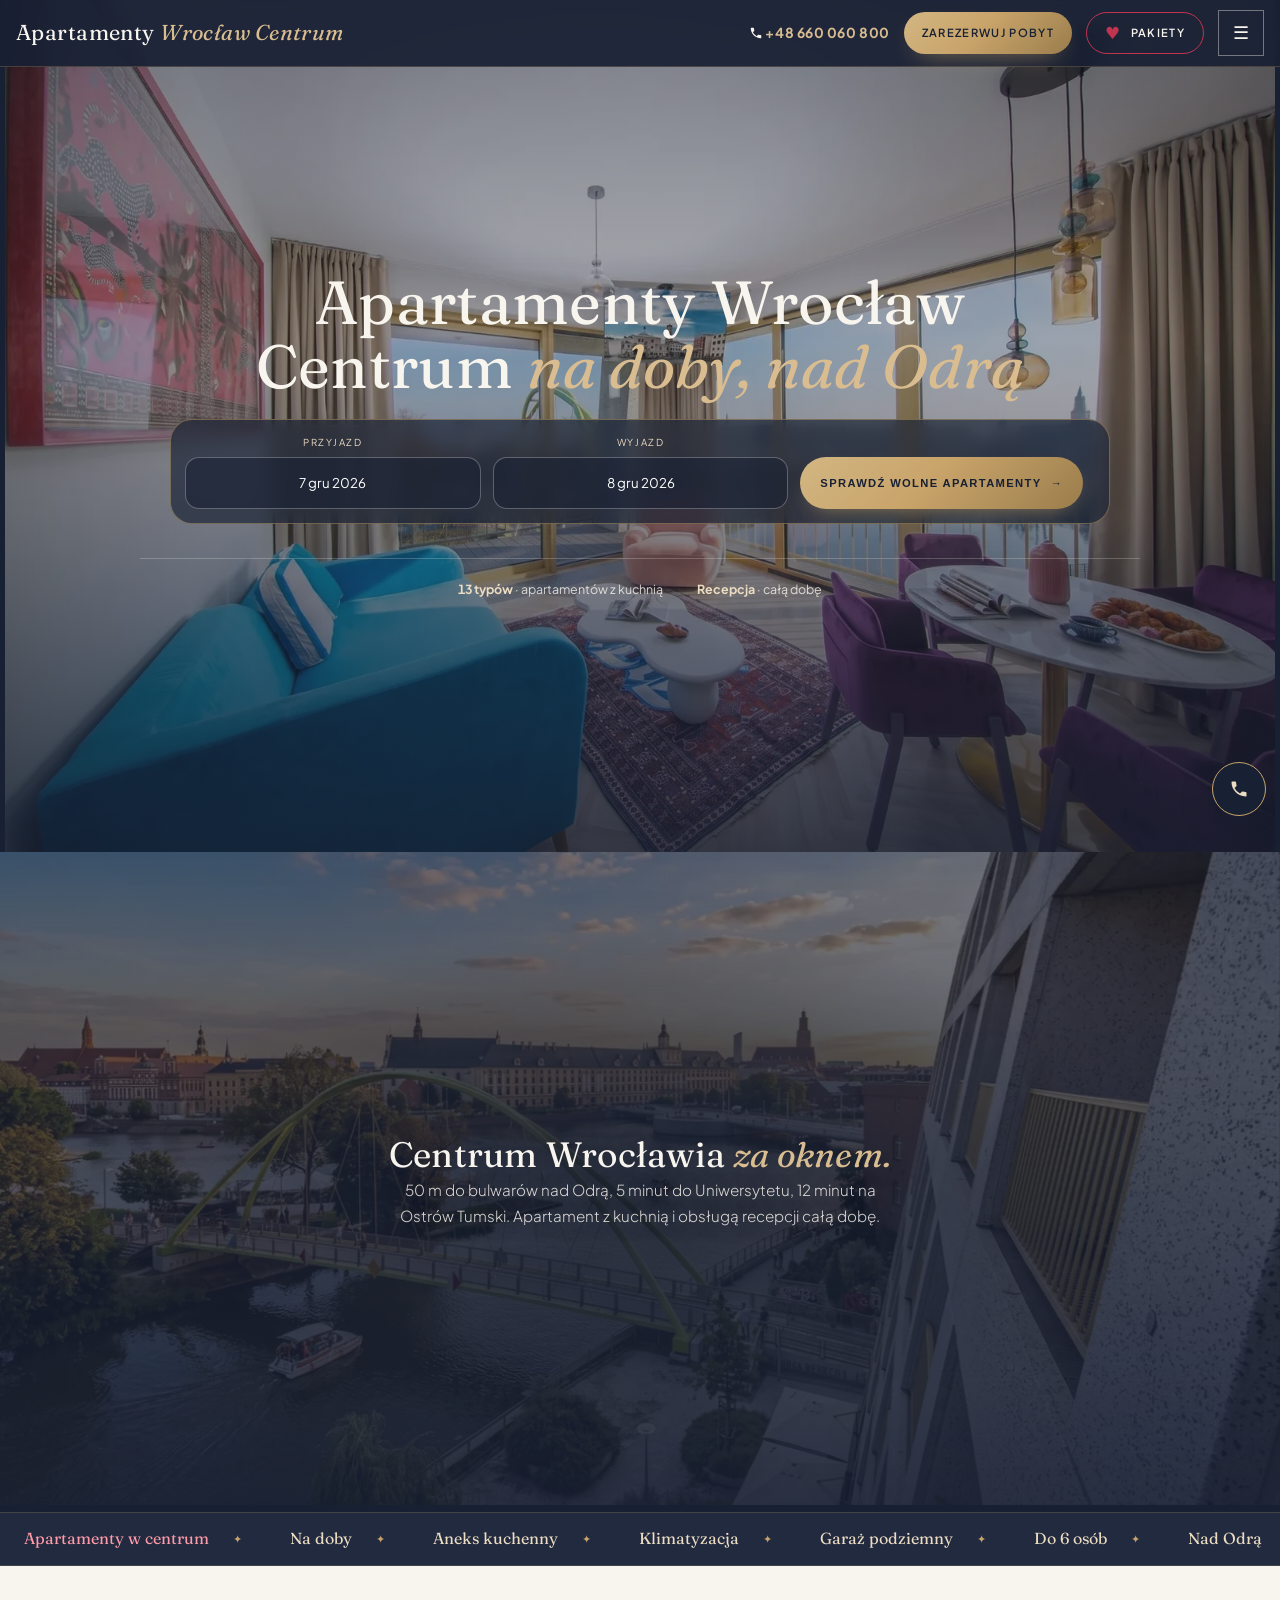
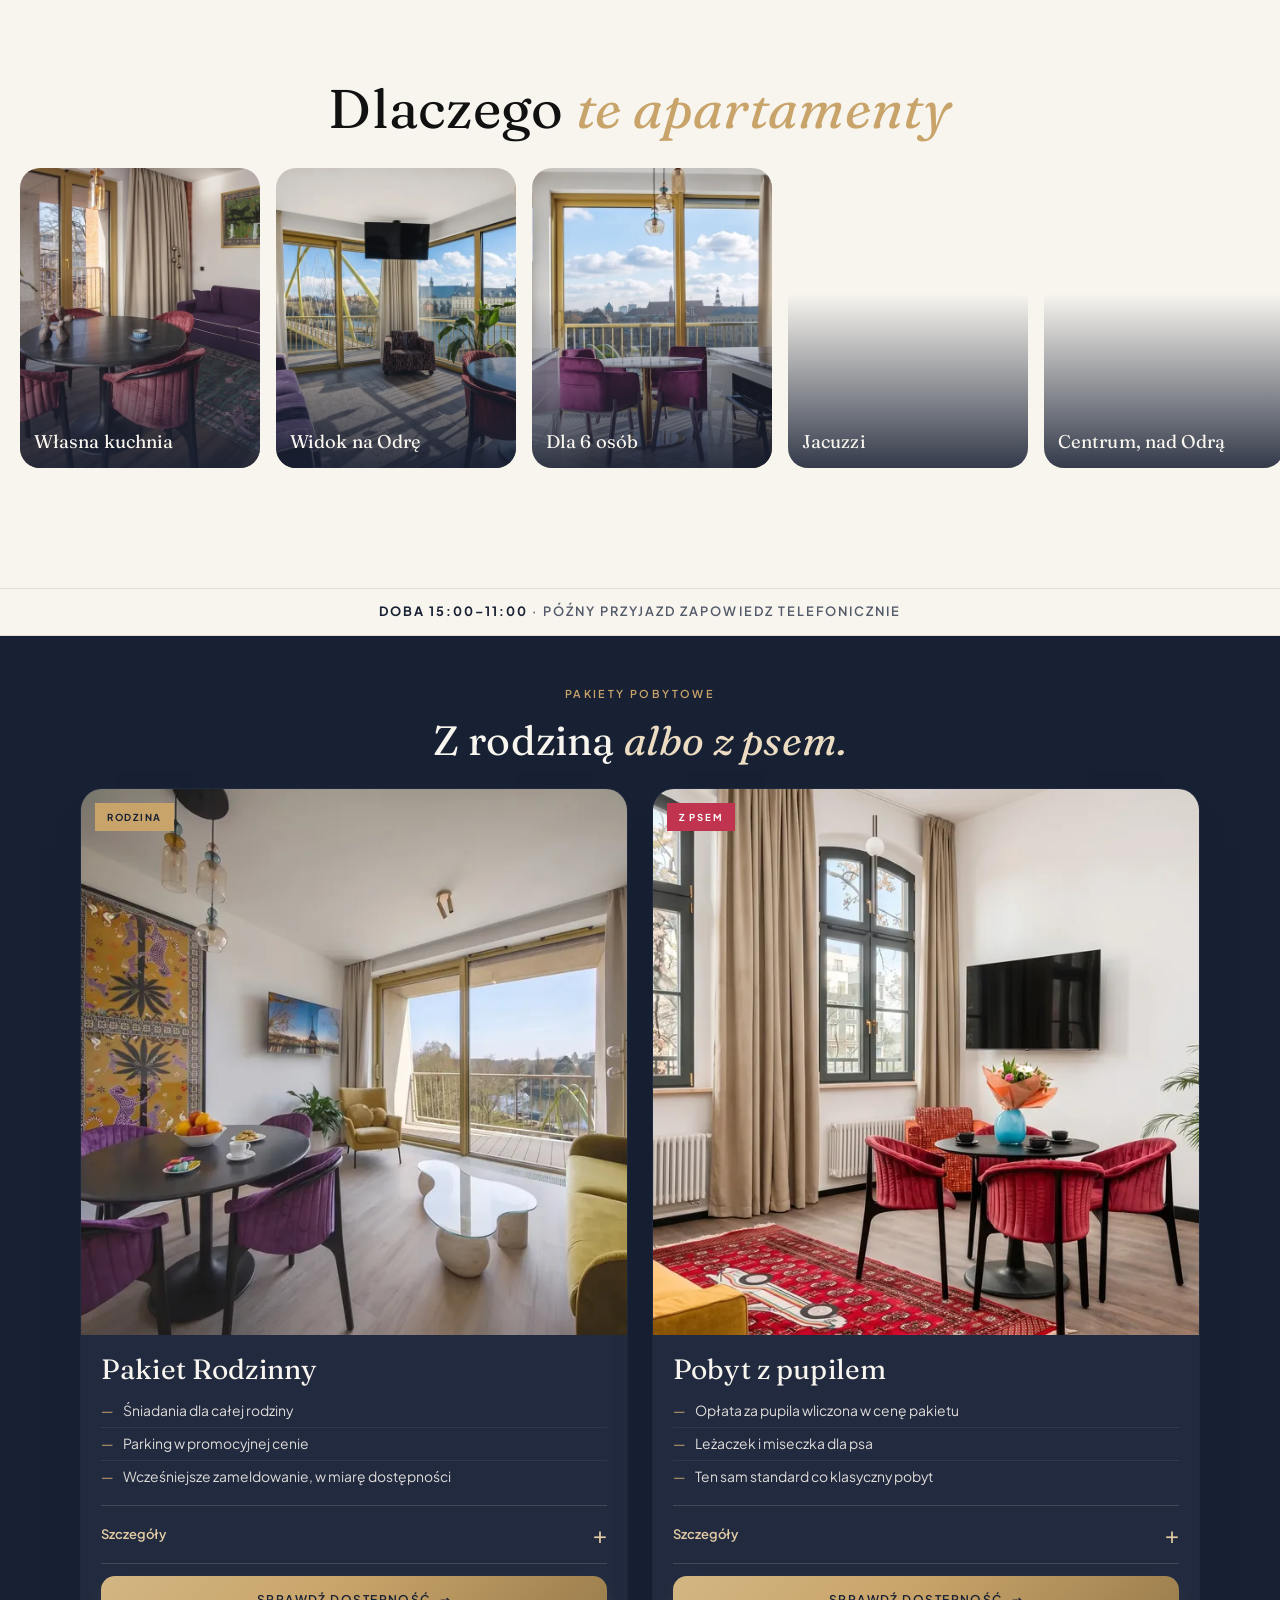
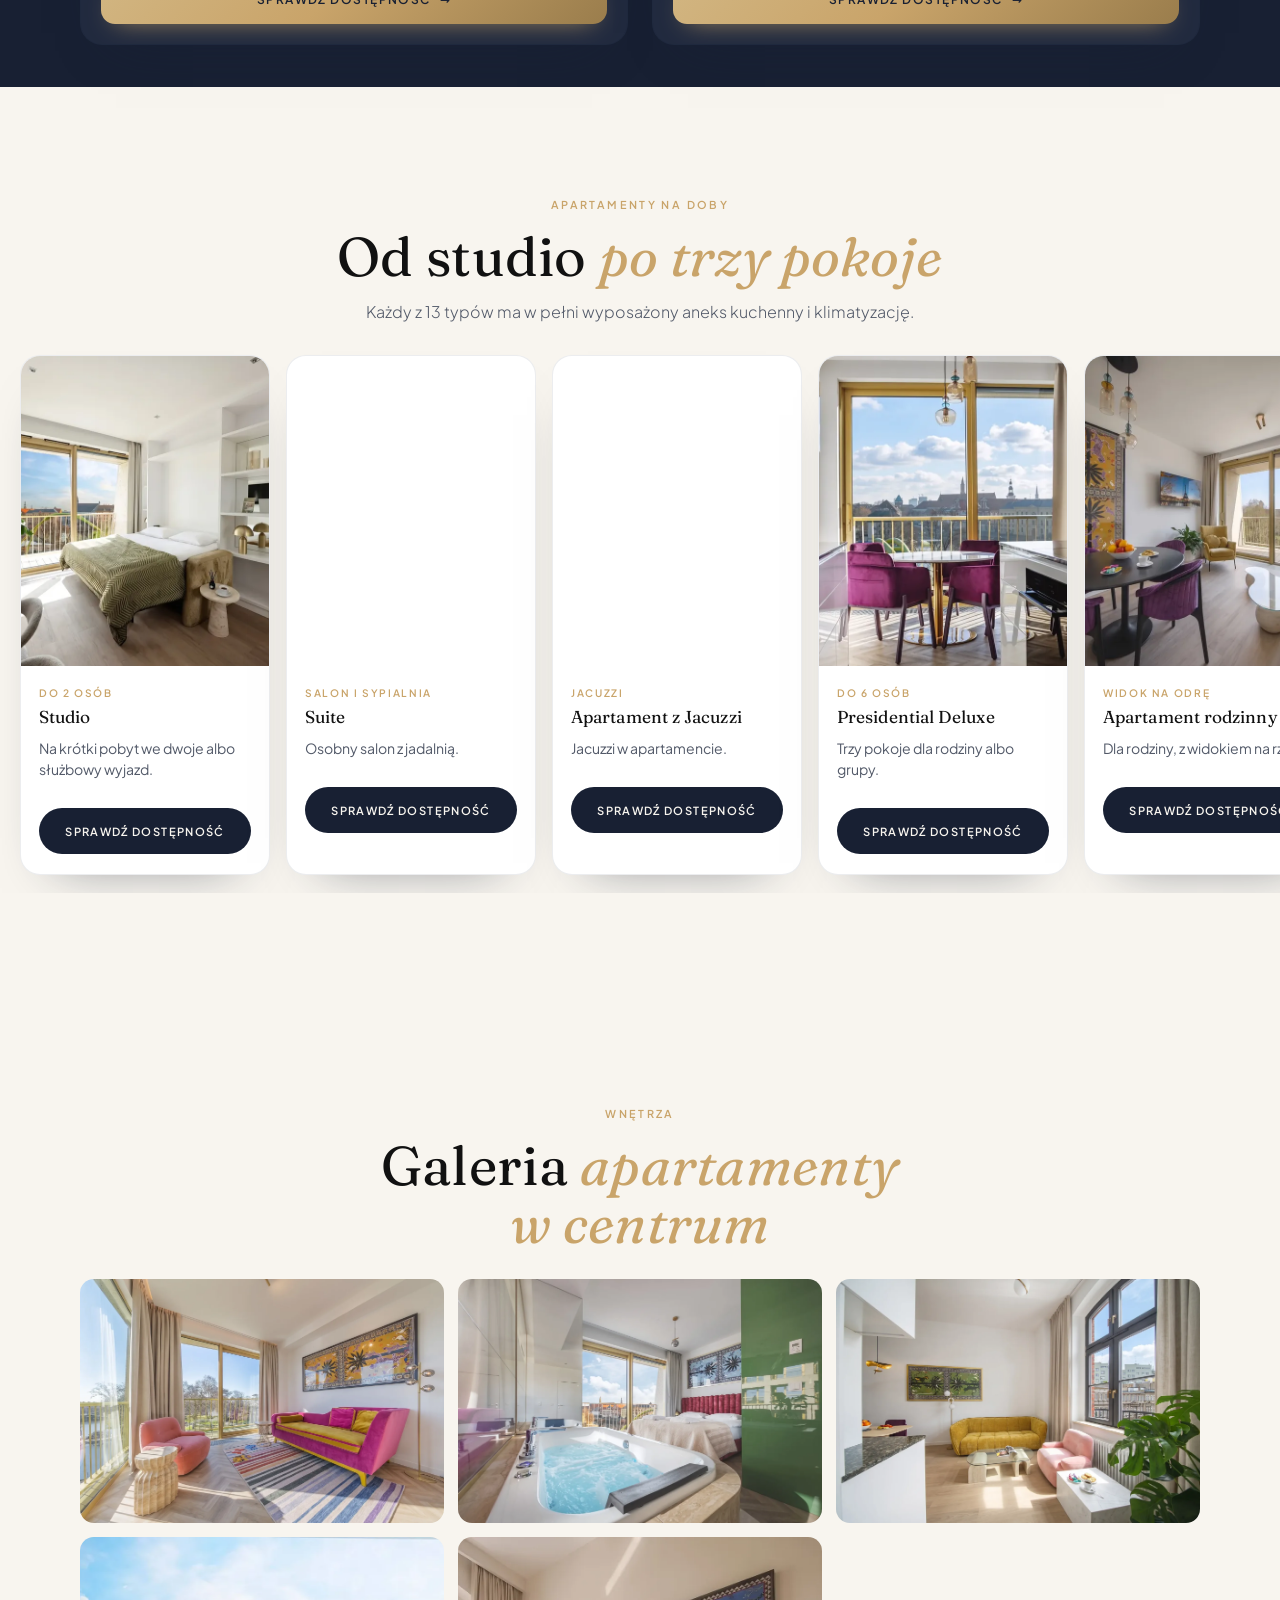
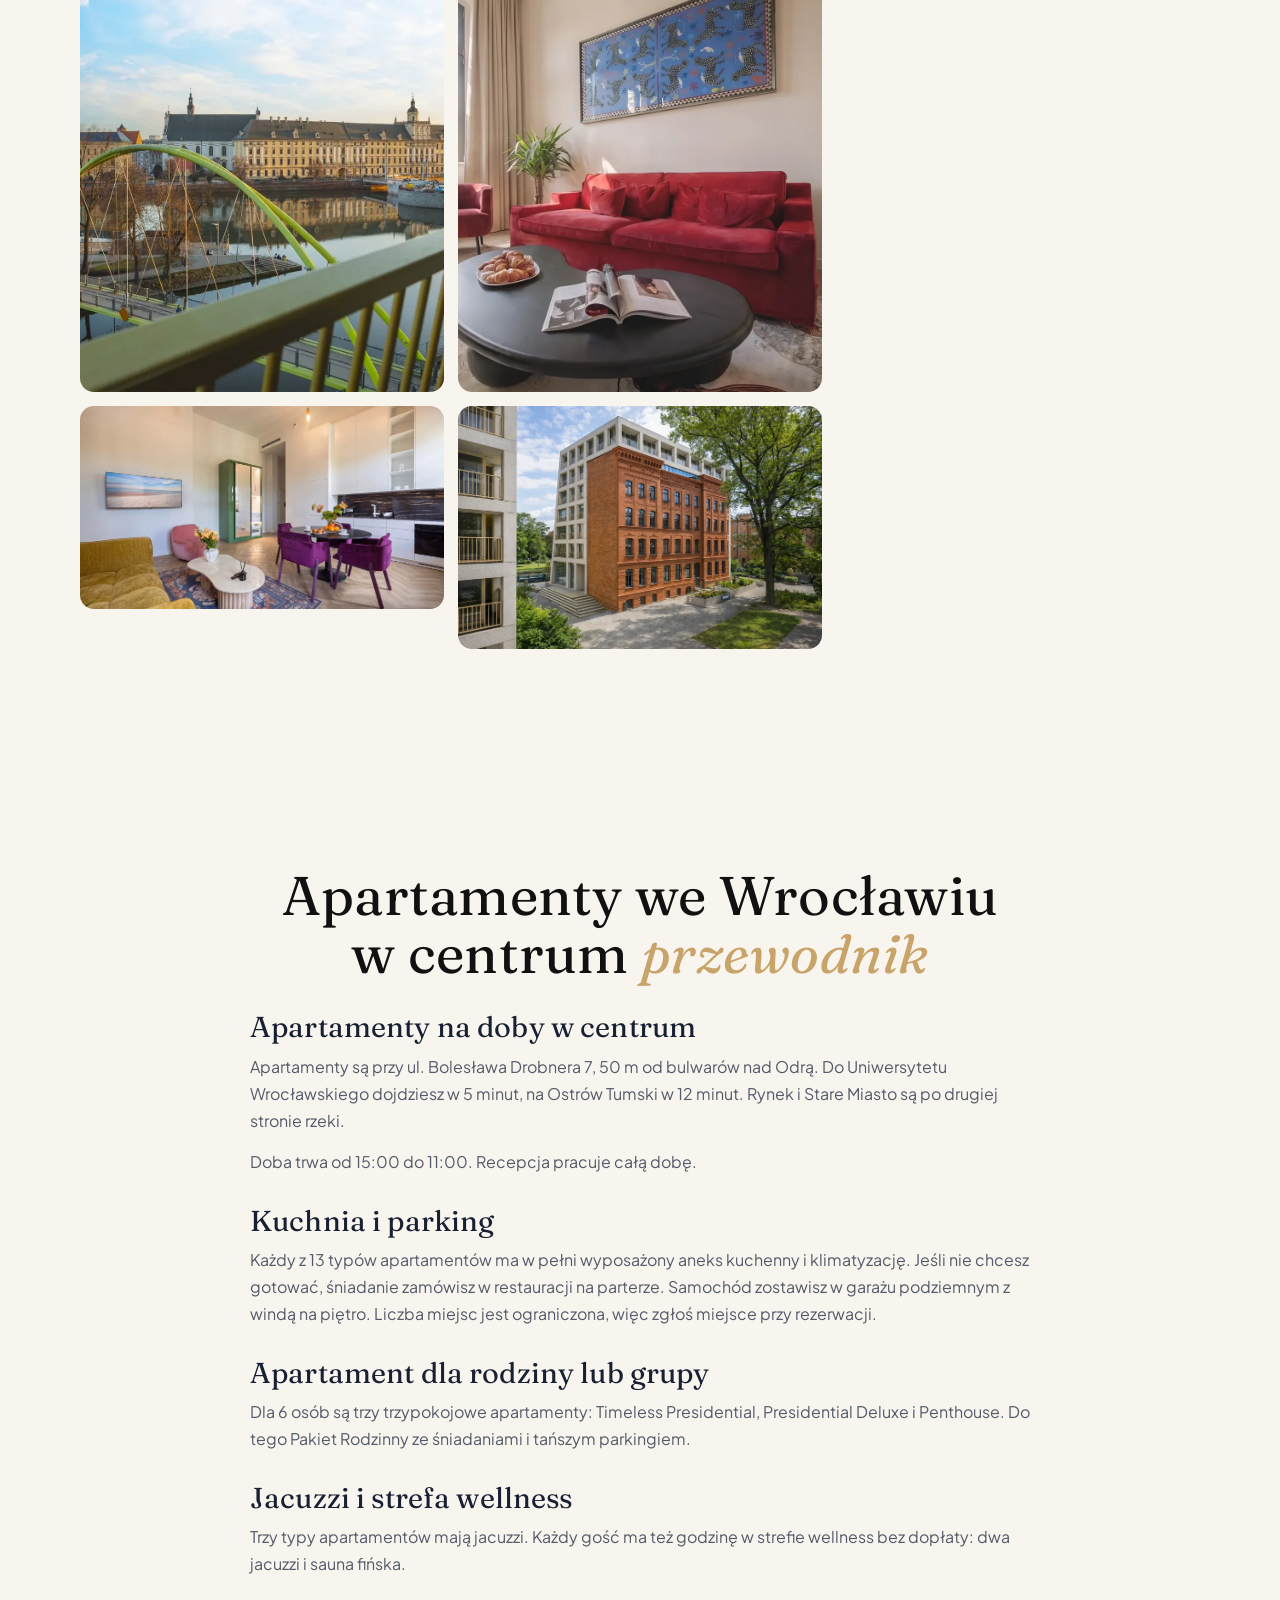
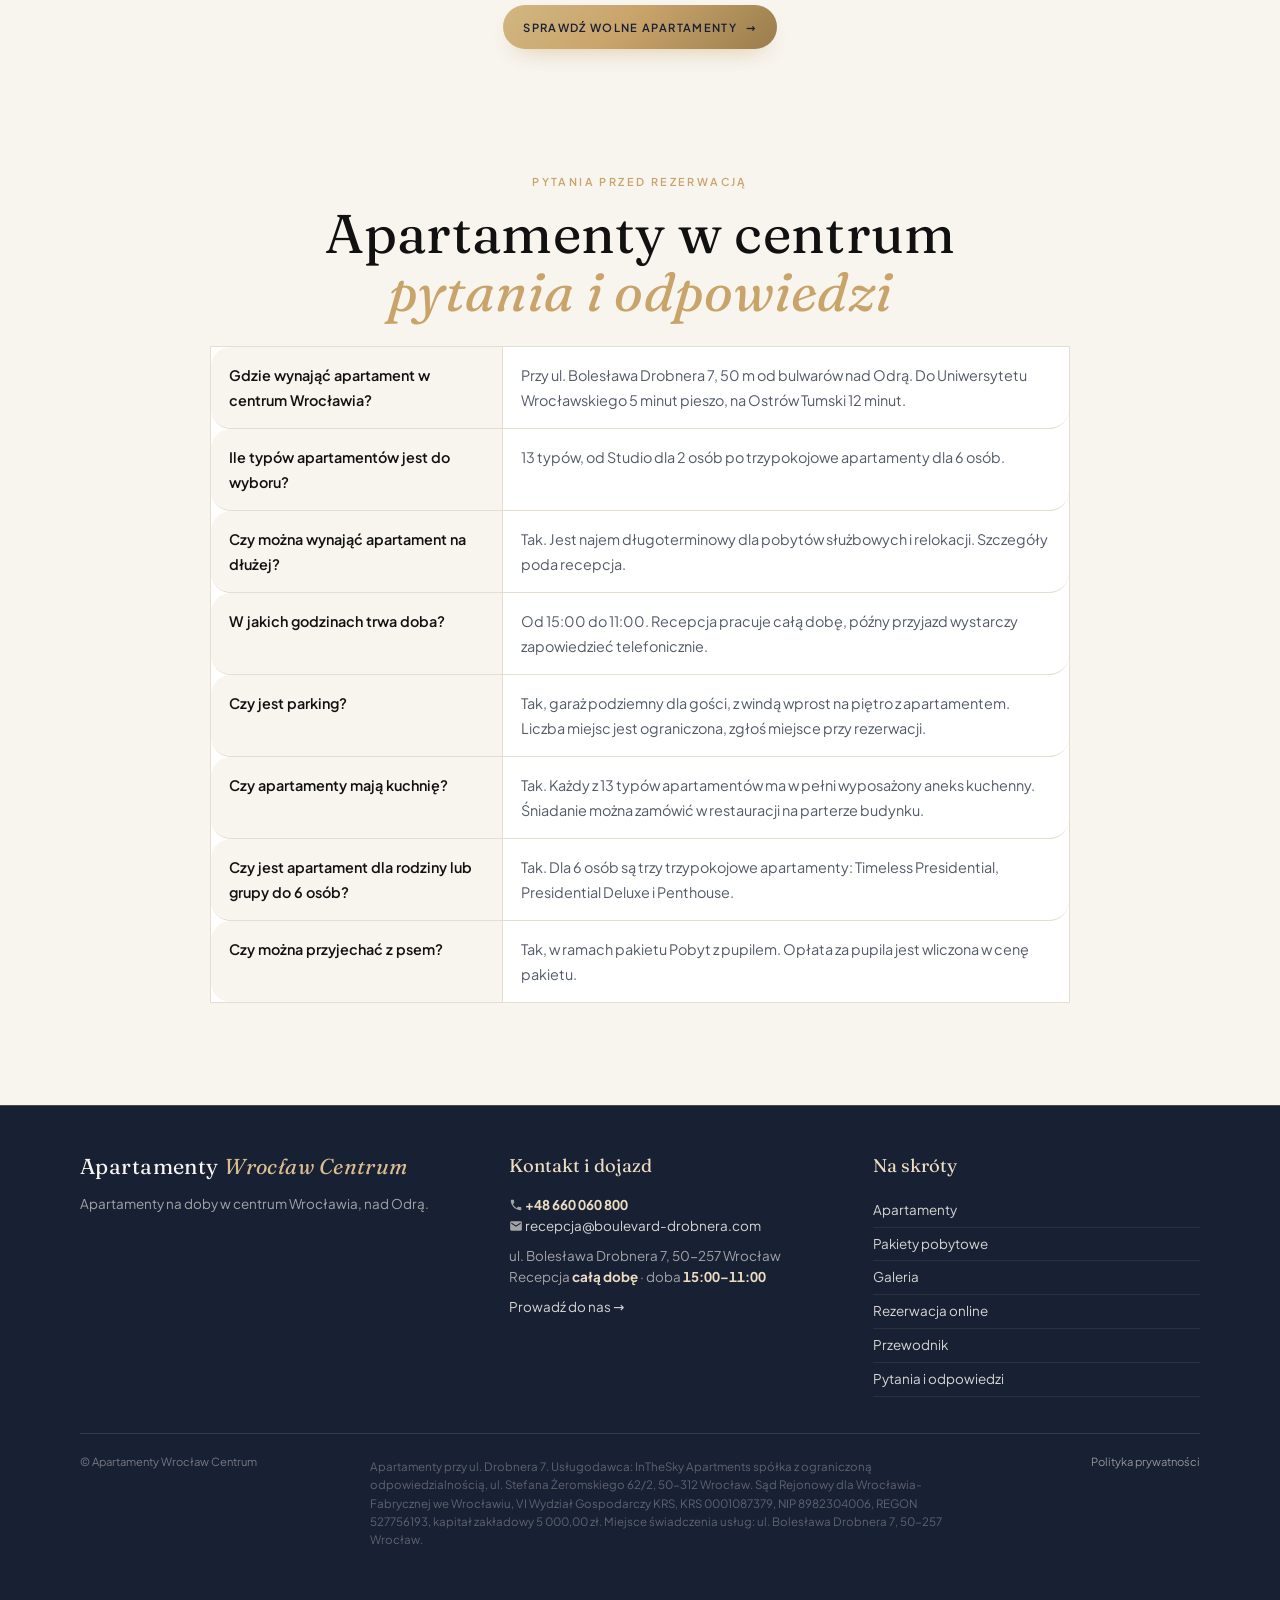
==== index.html @ d10fea98 "Strona apartamenty-wroclaw-centrum.pl" ====
<!DOCTYPE html>
<html lang="pl">
<head>
<meta charset="utf-8"/>
<meta content="width=device-width, initial-scale=1.0" name="viewport"/>
<title>Apartamenty Wrocław Centrum nad Odrą: na doby, z kuchnią i parkingiem</title>
<meta name="description" content="Apartamenty we Wrocławiu w centrum, nad Odrą: na doby, z aneksem kuchennym, klimatyzacją i garażem podziemnym. Recepcja całą dobę, apartamenty dla 6 osób, jacuzzi w trzech typach."/>
<meta name="robots" content="index, follow, max-image-preview:large"/>
<link href="https://apartamenty-wroclaw-centrum.pl/" rel="canonical"/>
<meta property="og:type" content="website"/><meta property="og:locale" content="pl_PL"/>
<meta property="og:title" content="Apartamenty Wrocław Centrum nad Odrą: na doby, z kuchnią i parkingiem"/><meta property="og:description" content="Apartamenty we Wrocławiu w centrum, nad Odrą: na doby, z aneksem kuchennym, klimatyzacją i garażem podziemnym. Recepcja całą dobę, apartamenty dla 6 osób, jacuzzi w trzech typach."/>
<meta property="og:url" content="https://apartamenty-wroclaw-centrum.pl/"/><meta property="og:image" content="https://apartamenty-wroclaw-centrum.pl/media/g-28-luxury-suite-salon-z-widokiem-na-odre-1600.webp"/>
<meta name="theme-color" content="#182033"/>
<link rel="icon" href="/favicon.svg" type="image/svg+xml"/>
<link as="font" crossorigin="" href="/fonts/fraunces-latin.woff2" rel="preload" type="font/woff2"/>
<link rel="preload" as="image" href="/media/g-28-luxury-suite-salon-z-widokiem-na-odre-1600.webp" fetchpriority="high"/>
<link href="/style.css?v=202610291330" rel="stylesheet"/>
<script type="application/ld+json">{"@context": "https://schema.org", "@graph": [{"@type": "WebSite", "url": "https://apartamenty-wroclaw-centrum.pl/", "name": "Apartamenty Wrocław Centrum", "inLanguage": "pl-PL"}, {"@type": "LodgingBusiness", "checkinTime": "15:00", "checkoutTime": "11:00", "name": "Apartamenty Wrocław Centrum nad Odrą", "description": "Apartamenty we Wrocławiu w centrum, nad Odrą: na doby, z aneksem kuchennym, klimatyzacją i garażem podziemnym. Recepcja całą dobę, apartamenty dla 6 osób, jacuzzi w trzech typach.", "url": "https://apartamenty-wroclaw-centrum.pl/", "telephone": "+48 660 060 800", "email": "recepcja@boulevard-drobnera.com", "image": "https://apartamenty-wroclaw-centrum.pl/media/g-28-luxury-suite-salon-z-widokiem-na-odre-1600.webp", "address": {"@type": "PostalAddress", "streetAddress": "ul. Bolesława Drobnera 7", "postalCode": "50-257", "addressLocality": "Wrocław", "addressCountry": "PL"}}, {"@type": "FAQPage", "mainEntity": [{"@type": "Question", "name": "Gdzie wynająć apartament w centrum Wrocławia?", "acceptedAnswer": {"@type": "Answer", "text": "Przy ul. Bolesława Drobnera 7, 50 m od bulwarów nad Odrą. Do Uniwersytetu Wrocławskiego 5 minut pieszo, na Ostrów Tumski 12 minut."}}, {"@type": "Question", "name": "Ile typów apartamentów jest do wyboru?", "acceptedAnswer": {"@type": "Answer", "text": "13 typów, od Studio dla 2 osób po trzypokojowe apartamenty dla 6 osób."}}, {"@type": "Question", "name": "Czy można wynająć apartament na dłużej?", "acceptedAnswer": {"@type": "Answer", "text": "Tak. Jest najem długoterminowy dla pobytów służbowych i relokacji. Szczegóły poda recepcja."}}, {"@type": "Question", "name": "W jakich godzinach trwa doba?", "acceptedAnswer": {"@type": "Answer", "text": "Od 15:00 do 11:00. Recepcja pracuje całą dobę, późny przyjazd wystarczy zapowiedzieć telefonicznie."}}, {"@type": "Question", "name": "Czy jest parking?", "acceptedAnswer": {"@type": "Answer", "text": "Tak, garaż podziemny dla gości, z windą wprost na piętro z apartamentem. Liczba miejsc jest ograniczona, zgłoś miejsce przy rezerwacji."}}, {"@type": "Question", "name": "Czy apartamenty mają kuchnię?", "acceptedAnswer": {"@type": "Answer", "text": "Tak. Każdy z 13 typów apartamentów ma w pełni wyposażony aneks kuchenny. Śniadanie można zamówić w restauracji na parterze budynku."}}, {"@type": "Question", "name": "Czy jest apartament dla rodziny lub grupy do 6 osób?", "acceptedAnswer": {"@type": "Answer", "text": "Tak. Dla 6 osób są trzy trzypokojowe apartamenty: Timeless Presidential, Presidential Deluxe i Penthouse."}}, {"@type": "Question", "name": "Czy można przyjechać z psem?", "acceptedAnswer": {"@type": "Answer", "text": "Tak, w ramach pakietu Pobyt z pupilem. Opłata za pupila jest wliczona w cenę pakietu."}}]}]}</script>
</head>
<body>
<header class="topbar">
<a class="wordmark" href="/">Apartamenty <em>Wrocław Centrum</em></a>
<span class="grow"></span>
<a class="top-tel" href="tel:+48660060800"><svg aria-hidden="true" class="ico" viewBox="0 0 24 24"><path d="M6.62 10.79a15.05 15.05 0 0 0 6.59 6.59l2.2-2.2a1 1 0 0 1 1.02-.24c1.12.37 2.33.57 3.57.57a1 1 0 0 1 1 1V20a1 1 0 0 1-1 1C10.85 21 3 13.15 3 4a1 1 0 0 1 1-1h3.5a1 1 0 0 1 1 1c0 1.24.2 2.45.57 3.57a1 1 0 0 1-.25 1.02l-2.2 2.2z"/></svg> <span>+48 660 060 800</span></a>
<a class="btn btn-gold" href="/rezerwacja/">Zarezerwuj pobyt</a>
<a class="btn btn-heart top-cta2" href="/" data-to="pakiety"><span class="hh">♥</span> Pakiety</a>
<button aria-label="Otwórz menu" class="burger" data-menu-open="">☰</button>
</header>
<nav aria-label="Menu główne" class="menu" id="menu">
<button aria-label="Zamknij menu" class="close" data-menu-close="">✕</button>
<span class="eyebrow">Najczęściej wybierane</span>
<ul class="best">
<li><a href="/" data-to="oferta"><span class="bic">✦</span><span class="btx"><b>Apartamenty na doby</b><small>od Studio po 3 pokoje</small></span><span class="chev">→</span></a></li><li><a href="/" data-to="pakiety"><span class="bic">♡</span><span class="btx"><b>Pakiet Rodzinny</b><small>śniadania i parking</small></span><span class="chev">→</span></a></li>
</ul>
<span class="eyebrow">Menu</span>
<ul class="plain">
<li><a href="/" data-to="oferta">Apartamenty</a></li><li><a href="/" data-to="pakiety">Pakiety pobytowe</a></li><li><a href="/" data-to="galeria">Galeria</a></li><li><a href="/rezerwacja/">Rezerwacja online</a></li><li><a href="/" data-to="przewodnik">Przewodnik</a></li><li><a href="/" data-to="faq">Pytania i odpowiedzi</a></li><li><a href="/" data-to="kontakt">Kontakt i dojazd</a></li>
</ul>
<div class="mcta">
<a class="btn btn-gold" href="/rezerwacja/">Zarezerwuj pobyt <span class="arrow">→</span></a>
<a class="btn btn-line" href="tel:+48660060800"><svg aria-hidden="true" class="ico" viewBox="0 0 24 24"><path d="M6.62 10.79a15.05 15.05 0 0 0 6.59 6.59l2.2-2.2a1 1 0 0 1 1.02-.24c1.12.37 2.33.57 3.57.57a1 1 0 0 1 1 1V20a1 1 0 0 1-1 1C10.85 21 3 13.15 3 4a1 1 0 0 1 1-1h3.5a1 1 0 0 1 1 1c0 1.24.2 2.45.57 3.57a1 1 0 0 1-.25 1.02l-2.2 2.2z"/></svg> +48 660 060 800</a>
</div>
</nav>
<section class="hero" id="start">
<div aria-hidden="true" class="slides">
<picture><img class="on" alt="Jasny salon z widokiem na Odrę" decoding="async" fetchpriority="high" src="/media/g-28-luxury-suite-salon-z-widokiem-na-odre-1600.webp" width="1600" height="1074"/></picture><picture><img alt="Studio z widokiem na Odrę" decoding="async" loading="lazy" src="/media/g-42-studio-z-widokiem-na-odre-1600.webp" width="1600" height="1074"/></picture><picture><img alt="Salon apartamentu rodzinnego" decoding="async" loading="lazy" src="/media/g-32-apartament-rodzinny-505-salon-1600.webp" width="1600" height="1074"/></picture>
</div>
<div class="wrap hero-inner">
<h1>Apartamenty Wrocław Centrum <em>na doby, nad Odrą</em></h1>
<form aria-label="Sprawdź dostępność" class="datebar" id="datebar" data-rez="1">
<label><span>Przyjazd</span><input id="dbFrom" required="" type="date"/></label>
<label><span>Wyjazd</span><input id="dbTo" required="" type="date"/></label>
<button class="btn btn-gold" type="submit">Sprawdź wolne apartamenty <span class="arrow">→</span></button>
</form>
<div class="trustbar"><span><b>13 typów</b> · apartamentów z kuchnią</span><span><b>Recepcja</b> · całą dobę</span></div>
<div aria-hidden="true" class="dots"></div>
</div>
</section>
<section class="tower" id="tower">
<div class="stick">
<img class="tower-bg" src="/media/g-11-widok-na-odre-o-zachodzie-1400.webp" width="1400" height="781" alt="Odra i Ostrów Tumski o zachodzie" loading="lazy"/>
<div class="panel wrap">
<h2>Centrum Wrocławia <em>za oknem.</em></h2>
<p>50 m do bulwarów nad Odrą, 5 minut do Uniwersytetu, 12 minut na Ostrów Tumski. Apartament z kuchnią i obsługą recepcji całą dobę.</p>
</div>
</div>
</section>
<div aria-hidden="true" class="marquee"><div class="marquee-track"><span><b>Apartamenty w centrum</b></span><span>Na doby</span><span>Aneks kuchenny</span><span>Klimatyzacja</span><span>Garaż podziemny</span><span>Do 6 osób</span><span>Nad Odrą</span><span><b>Apartamenty w centrum</b></span><span>Na doby</span><span>Aneks kuchenny</span><span>Klimatyzacja</span><span>Garaż podziemny</span><span>Do 6 osób</span><span>Nad Odrą</span></div></div>
<section class="sec" id="atuty">
<div class="head wrap"><h2>Dlaczego <em>te apartamenty</em></h2></div>
<div class="atuty-slider">
<a class="atut" href="/" data-to="oferta"><img alt="Salon z aneksem kuchennym" decoding="async" loading="lazy" src="/media/g-35-suite-salon-z-aneksem-960.webp" width="960" height="644"/><span class="cap"><h3>Własna kuchnia</h3></span></a><a class="atut" href="/" data-to="galeria"><img alt="Salon z widokiem na kładkę" decoding="async" loading="lazy" src="/media/g-45-luxury-suite-salon-z-widokiem-na-kladke-960.webp" width="960" height="644"/><span class="cap"><h3>Widok na Odrę</h3></span></a><a class="atut" href="/" data-to="oferta"><img alt="Salon z jadalnią" decoding="async" loading="lazy" src="/media/g-12-presidential-deluxe-salon-z-jadalnia-960.webp" width="960" height="644"/><span class="cap"><h3>Dla 6 osób</h3></span></a><a class="atut" href="/" data-to="oferta"><img alt="Jacuzzi w apartamencie" decoding="async" loading="lazy" src="/media/g-07-apartament-z-jacuzzi-jacuzzi-960.webp" width="960" height="644"/><span class="cap"><h3>Jacuzzi</h3></span></a><a class="atut" href="/" data-to="przewodnik"><img alt="Budynek nad Odrą z lotu ptaka" decoding="async" loading="lazy" src="/media/g-43-budynek-nad-odra-z-lotu-ptaka-960.webp" width="960" height="644"/><span class="cap"><h3>Centrum, nad Odrą</h3></span></a><a class="atut" href="/" data-to="pakiety"><img alt="Strefa wellness" decoding="async" loading="lazy" src="/media/g-26-strefa-wellness-wnetrze-960.webp" width="960" height="536"/><span class="cap"><h3>Strefa wellness</h3></span></a>
</div>
</section>
<div class="thinstrip"><b>Doba 15:00–11:00</b> · późny przyjazd zapowiedz telefonicznie</div>
<section class="sec dark" id="pakiety">
<div class="wrap">
<div class="head"><span class="eyebrow">Pakiety pobytowe</span><h2>Z rodziną <em>albo z psem.</em></h2></div>
<div class="plans">
<article class="plan">
<div class="photo"><span class="ribbon gold">Rodzina</span><img alt="Salon apartamentu rodzinnego" decoding="async" loading="lazy" width="960" height="644" src="/media/g-32-apartament-rodzinny-505-salon-960.webp"/></div>
<div class="plan-body">
<h3>Pakiet Rodzinny</h3>
<ul class="package-brief"><li>Śniadania dla całej rodziny</li><li>Parking w promocyjnej cenie</li><li>Wcześniejsze zameldowanie, w miarę dostępności</li></ul><details class="package-expand"><summary>Szczegóły</summary><div class="package-full-description">
<ul><li>Trzypokojowe apartamenty dla 6 osób</li><li>Późniejsze wymeldowanie, w miarę dostępności</li><li>Recepcja całą dobę</li></ul></div></details>
<a class="btn btn-gold" href="/rezerwacja/">Sprawdź dostępność <span class="arrow">→</span></a>
</div>
</article><article class="plan">
<div class="photo"><span class="ribbon ">Z psem</span><img alt="Salon apartamentu Timeless Suite" decoding="async" loading="lazy" width="960" height="644" src="/media/g-40-timeless-suite-salon-960.webp"/></div>
<div class="plan-body">
<h3>Pobyt z pupilem</h3>
<ul class="package-brief"><li>Opłata za pupila wliczona w cenę pakietu</li><li>Leżaczek i miseczka dla psa</li><li>Ten sam standard co klasyczny pobyt</li></ul><details class="package-expand"><summary>Szczegóły</summary><div class="package-full-description">
<ul><li>50 m do bulwarów nad Odrą na spacer</li><li>Pakiet na 1–10 nocy</li><li>Szczegóły poda recepcja</li></ul></div></details>
<a class="btn btn-gold" href="/rezerwacja/">Sprawdź dostępność <span class="arrow">→</span></a>
</div>
</article>
</div>
</div>
</section>
<section class="sec" id="oferta">
<div class="head wrap">
<span class="eyebrow">Apartamenty na doby</span>
<h2>Od studio <em>po trzy pokoje</em></h2>
<p>Każdy z 13 typów ma w pełni wyposażony aneks kuchenny i klimatyzację.</p>
</div>
<div class="aps-slider">
<article class="ap">
<div class="photo"><img alt="Studio" decoding="async" loading="lazy" src="/media/g-42-studio-z-widokiem-na-odre-960.webp" width="960" height="644"/></div>
<div class="ap-body"><span class="fl">do 2 osób</span><h3>Studio</h3><p>Na krótki pobyt we dwoje albo służbowy wyjazd.</p><a class="btn btn-navy" href="/rezerwacja/">Sprawdź dostępność</a></div>
</article><article class="ap">
<div class="photo"><img alt="Suite" decoding="async" loading="lazy" src="/media/g-34-suite-salon-z-jadalnia-960.webp" width="960" height="644"/></div>
<div class="ap-body"><span class="fl">salon i sypialnia</span><h3>Suite</h3><p>Osobny salon z jadalnią.</p><a class="btn btn-navy" href="/rezerwacja/">Sprawdź dostępność</a></div>
</article><article class="ap">
<div class="photo"><img alt="Apartament z Jacuzzi" decoding="async" loading="lazy" src="/media/g-07-apartament-z-jacuzzi-jacuzzi-960.webp" width="960" height="644"/></div>
<div class="ap-body"><span class="fl">jacuzzi</span><h3>Apartament z Jacuzzi</h3><p>Jacuzzi w apartamencie.</p><a class="btn btn-navy" href="/rezerwacja/">Sprawdź dostępność</a></div>
</article><article class="ap">
<div class="photo"><img alt="Presidential Deluxe" decoding="async" loading="lazy" src="/media/g-12-presidential-deluxe-salon-z-jadalnia-960.webp" width="960" height="644"/></div>
<div class="ap-body"><span class="fl">do 6 osób</span><h3>Presidential Deluxe</h3><p>Trzy pokoje dla rodziny albo grupy.</p><a class="btn btn-navy" href="/rezerwacja/">Sprawdź dostępność</a></div>
</article><article class="ap">
<div class="photo"><img alt="Apartament rodzinny" decoding="async" loading="lazy" src="/media/g-32-apartament-rodzinny-505-salon-960.webp" width="960" height="644"/></div>
<div class="ap-body"><span class="fl">widok na Odrę</span><h3>Apartament rodzinny</h3><p>Dla rodziny, z widokiem na rzekę.</p><a class="btn btn-navy" href="/rezerwacja/">Sprawdź dostępność</a></div>
</article>
</div>
</section>
<section class="sec" id="galeria">
<div class="head wrap"><span class="eyebrow">Wnętrza</span><h2>Galeria <em>apartamenty w centrum</em></h2></div>
<div class="wrap g-grid"><a class="g-item" href="/media/g-29-luxury-suite-salon-1600.webp" data-alt="Luxury Suite"><img alt="Luxury Suite" decoding="async" loading="lazy" src="/media/g-29-luxury-suite-salon-1600.webp" width="1600" height="1074"/></a><a class="g-item" href="/media/g-22-widok-z-balkonu-na-odre-i-kladke-1600.webp" data-alt="Widok z balkonu"><img alt="Widok z balkonu" decoding="async" loading="lazy" src="/media/g-22-widok-z-balkonu-na-odre-i-kladke-1600.webp" width="1600" height="1068"/></a><a class="g-item" href="/media/g-38-timeless-penthouse-salon-z-aneksem-1600.webp" data-alt="Salon z aneksem"><img alt="Salon z aneksem" decoding="async" loading="lazy" src="/media/g-38-timeless-penthouse-salon-z-aneksem-1600.webp" width="1600" height="893"/></a><a class="g-item" href="/media/g-14-suite-z-jacuzzi-sypialnia-z-jacuzzi-1600.webp" data-alt="Sypialnia z jacuzzi"><img alt="Sypialnia z jacuzzi" decoding="async" loading="lazy" src="/media/g-14-suite-z-jacuzzi-sypialnia-z-jacuzzi-1600.webp" width="1600" height="1074"/></a><a class="g-item" href="/media/g-39-timeless-presidential-salon-1600.webp" data-alt="Timeless Presidential"><img alt="Timeless Presidential" decoding="async" loading="lazy" src="/media/g-39-timeless-presidential-salon-1600.webp" width="1600" height="1074"/></a><a class="g-item" href="/media/g-44-budynek-stara-szkola-1600.webp" data-alt="Stara Szkoła"><img alt="Stara Szkoła" decoding="async" loading="lazy" src="/media/g-44-budynek-stara-szkola-1600.webp" width="1600" height="1067"/></a><a class="g-item" href="/media/g-41-timeless-deluxe-salon-1600.webp" data-alt="Timeless Deluxe"><img alt="Timeless Deluxe" decoding="async" loading="lazy" src="/media/g-41-timeless-deluxe-salon-1600.webp" width="1600" height="1074"/></a><a class="g-item" href="/media/g-25-presidential-salon-z-widokiem-na-odre-1600.webp" data-alt="Salon z widokiem na Odrę"><img alt="Salon z widokiem na Odrę" decoding="async" loading="lazy" src="/media/g-25-presidential-salon-z-widokiem-na-odre-1600.webp" width="1600" height="1074"/></a><a class="g-item" href="/media/g-20-presidential-salon-1600.webp" data-alt="Presidential"><img alt="Presidential" decoding="async" loading="lazy" src="/media/g-20-presidential-salon-1600.webp" width="1600" height="1074"/></a></div>
</section>
<section class="sec seo" id="przewodnik">
<div class="wrap seo-txt"><h2>Apartamenty we Wrocławiu w centrum <em>przewodnik</em></h2><h3>Apartamenty na doby w centrum</h3><p>Apartamenty są przy ul. Bolesława Drobnera 7, 50 m od bulwarów nad Odrą. Do Uniwersytetu Wrocławskiego dojdziesz w 5 minut, na Ostrów Tumski w 12 minut. Rynek i Stare Miasto są po drugiej stronie rzeki.</p><p>Doba trwa od 15:00 do 11:00. Recepcja pracuje całą dobę.</p><h3>Kuchnia i parking</h3><p>Każdy z 13 typów apartamentów ma w pełni wyposażony aneks kuchenny i klimatyzację. Jeśli nie chcesz gotować, śniadanie zamówisz w restauracji na parterze. Samochód zostawisz w garażu podziemnym z windą na piętro. Liczba miejsc jest ograniczona, więc zgłoś miejsce przy rezerwacji.</p><h3>Apartament dla rodziny lub grupy</h3><p>Dla 6 osób są trzy trzypokojowe apartamenty: Timeless Presidential, Presidential Deluxe i Penthouse. Do tego Pakiet Rodzinny ze śniadaniami i tańszym parkingiem.</p><h3>Jacuzzi i strefa wellness</h3><p>Trzy typy apartamentów mają jacuzzi. Każdy gość ma też godzinę w strefie wellness bez dopłaty: dwa jacuzzi i sauna fińska.</p>
<p class="seo-cta"><a class="btn btn-gold" href="/rezerwacja/">Sprawdź wolne apartamenty <span class="arrow">→</span></a></p></div>
</section>
<section class="sec" id="faq" style="padding-top:0">
<div class="wrap">
<div class="head"><span class="eyebrow">Pytania przed rezerwacją</span><h2>Apartamenty w centrum <em>pytania i odpowiedzi</em></h2></div>
<div class="faq-t"><div class="row"><div class="q">Gdzie wynająć apartament w centrum Wrocławia?</div><div class="a">Przy ul. Bolesława Drobnera 7, 50 m od bulwarów nad Odrą. Do Uniwersytetu Wrocławskiego 5 minut pieszo, na Ostrów Tumski 12 minut.</div></div><div class="row"><div class="q">Ile typów apartamentów jest do wyboru?</div><div class="a">13 typów, od Studio dla 2 osób po trzypokojowe apartamenty dla 6 osób.</div></div><div class="row"><div class="q">Czy można wynająć apartament na dłużej?</div><div class="a">Tak. Jest najem długoterminowy dla pobytów służbowych i relokacji. Szczegóły poda recepcja.</div></div><div class="row"><div class="q">W jakich godzinach trwa doba?</div><div class="a">Od 15:00 do 11:00. Recepcja pracuje całą dobę, późny przyjazd wystarczy zapowiedzieć telefonicznie.</div></div><div class="row"><div class="q">Czy jest parking?</div><div class="a">Tak, garaż podziemny dla gości, z windą wprost na piętro z apartamentem. Liczba miejsc jest ograniczona, zgłoś miejsce przy rezerwacji.</div></div><div class="row"><div class="q">Czy apartamenty mają kuchnię?</div><div class="a">Tak. Każdy z 13 typów apartamentów ma w pełni wyposażony aneks kuchenny. Śniadanie można zamówić w restauracji na parterze budynku.</div></div><div class="row"><div class="q">Czy jest apartament dla rodziny lub grupy do 6 osób?</div><div class="a">Tak. Dla 6 osób są trzy trzypokojowe apartamenty: Timeless Presidential, Presidential Deluxe i Penthouse.</div></div><div class="row"><div class="q">Czy można przyjechać z psem?</div><div class="a">Tak, w ramach pakietu Pobyt z pupilem. Opłata za pupila jest wliczona w cenę pakietu.</div></div></div>
</div>
</section>
<footer id="kontakt">
<div class="wrap">
<div class="fgrid">
<div>
<p class="wordmark">Apartamenty <em>Wrocław Centrum</em></p>
<p>Apartamenty na doby w centrum Wrocławia, nad Odrą.</p>
</div>
<div>
<h4>Kontakt i dojazd</h4>
<p><svg aria-hidden="true" class="ico" viewBox="0 0 24 24"><path d="M6.62 10.79a15.05 15.05 0 0 0 6.59 6.59l2.2-2.2a1 1 0 0 1 1.02-.24c1.12.37 2.33.57 3.57.57a1 1 0 0 1 1 1V20a1 1 0 0 1-1 1C10.85 21 3 13.15 3 4a1 1 0 0 1 1-1h3.5a1 1 0 0 1 1 1c0 1.24.2 2.45.57 3.57a1 1 0 0 1-.25 1.02l-2.2 2.2z"/></svg> <a href="tel:+48660060800"><b>+48 660 060 800</b></a><br/><svg aria-hidden="true" class="ico" viewBox="0 0 24 24"><path d="M20 4H4a2 2 0 0 0-2 2v12a2 2 0 0 0 2 2h16a2 2 0 0 0 2-2V6a2 2 0 0 0-2-2zm0 4.24-8 5-8-5V6l8 5 8-5v2.24z"/></svg> <a href="mailto:recepcja@boulevard-drobnera.com">recepcja@boulevard-drobnera.com</a></p>
<p>ul. Bolesława Drobnera 7, 50-257 Wrocław<br/>Recepcja <b>całą dobę</b> · doba <b>15:00–11:00</b></p>
<p><a href="https://maps.google.com/?q=Boles%C5%82awa+Drobnera+7+Wroc%C5%82aw" rel="noopener" target="_blank">Prowadź do nas →</a></p>
</div>
<div class="fmenu">
<h4>Na skróty</h4>
<a href="/" data-to="oferta">Apartamenty</a><a href="/" data-to="pakiety">Pakiety pobytowe</a><a href="/" data-to="galeria">Galeria</a><a href="/rezerwacja/">Rezerwacja online</a><a href="/" data-to="przewodnik">Przewodnik</a><a href="/" data-to="faq">Pytania i odpowiedzi</a>
</div>
</div>
<div class="legal">
<span>© Apartamenty Wrocław Centrum</span>
<span class="firma">Apartamenty przy ul. Drobnera 7. Usługodawca: InTheSky Apartments spółka z ograniczoną odpowiedzialnością, ul. Stefana Żeromskiego 62/2, 50-312 Wrocław. Sąd Rejonowy dla Wrocławia-Fabrycznej we Wrocławiu, VI Wydział Gospodarczy KRS, KRS 0001087379, NIP 8982304006, REGON 527756193, kapitał zakładowy 5 000,00 zł. Miejsce świadczenia usług: ul. Bolesława Drobnera 7, 50-257 Wrocław.</span>
<span><a href="/polityka-prywatnosci/">Polityka prywatności</a></span>
</div>
</div>
</footer>
<dialog class="lb" id="lb" aria-label="Galeria zdjęć"><button class="lb-x" aria-label="Zamknij">✕</button><button class="lb-p" aria-label="Poprzednie zdjęcie">‹</button><figure><img alt=""/><figcaption class="lb-cap"></figcaption></figure><button class="lb-n" aria-label="Następne zdjęcie">›</button></dialog>
<div class="stickybar"><a class="btn btn-gold" href="/rezerwacja/">Sprawdź wolne apartamenty</a></div>
<a aria-label="Zadzwoń" class="tel-fab" href="tel:+48660060800"><svg aria-hidden="true" class="ico" viewBox="0 0 24 24"><path d="M6.62 10.79a15.05 15.05 0 0 0 6.59 6.59l2.2-2.2a1 1 0 0 1 1.02-.24c1.12.37 2.33.57 3.57.57a1 1 0 0 1 1 1V20a1 1 0 0 1-1 1C10.85 21 3 13.15 3 4a1 1 0 0 1 1-1h3.5a1 1 0 0 1 1 1c0 1.24.2 2.45.57 3.57a1 1 0 0 1-.25 1.02l-2.2 2.2z"/></svg></a>
<script defer src="/site.js?v=202610291330"></script>
</body>
</html>
---- style.css ----
@font-face{font-family:'Fraunces';font-style:normal;font-weight:100 900;font-display:swap;src:url('/fonts/fraunces-latin.woff2') format('woff2');unicode-range:U+0000-00FF,U+0131,U+0152-0153,U+02BB-02BC,U+02C6,U+02DA,U+02DC,U+2000-206F,U+2074,U+20AC,U+2122,U+2191,U+2193,U+2212,U+2215,U+FEFF,U+FFFD}
@font-face{font-family:'Fraunces';font-style:italic;font-weight:100 900;font-display:swap;src:url('/fonts/fraunces-i-latin.woff2') format('woff2');unicode-range:U+0000-00FF,U+0131,U+0152-0153,U+02BB-02BC,U+02C6,U+02DA,U+02DC,U+2000-206F,U+2074,U+20AC,U+2122,U+2191,U+2193,U+2212,U+2215,U+FEFF,U+FFFD}
@font-face{font-family:'Plus Jakarta Sans';font-style:normal;font-weight:200 800;font-display:swap;src:url('/fonts/plus-jakarta-sans-latin.woff2') format('woff2');unicode-range:U+0000-00FF,U+0131,U+0152-0153,U+02BB-02BC,U+02C6,U+02DA,U+02DC,U+2000-206F,U+2074,U+20AC,U+2122,U+2191,U+2193,U+2212,U+2215,U+FEFF,U+FFFD}
@font-face{font-family:'Fraunces';font-style:normal;font-weight:100 900;font-display:swap;src:url('/fonts/fraunces-latin-ext.woff2') format('woff2');unicode-range:U+0100-02AF,U+0304,U+0308,U+0329,U+1E00-1E9F,U+1EF2-1EFF,U+2020,U+20A0-20AB,U+20AD-20C0,U+2113,U+2C60-2C7F,U+A720-A7FF}
@font-face{font-family:'Fraunces';font-style:italic;font-weight:100 900;font-display:swap;src:url('/fonts/fraunces-i-latin-ext.woff2') format('woff2');unicode-range:U+0100-02AF,U+0304,U+0308,U+0329,U+1E00-1E9F,U+1EF2-1EFF,U+2020,U+20A0-20AB,U+20AD-20C0,U+2113,U+2C60-2C7F,U+A720-A7FF}
@font-face{font-family:'Plus Jakarta Sans';font-style:normal;font-weight:200 800;font-display:swap;src:url('/fonts/plus-jakarta-sans-latin-ext.woff2') format('woff2');unicode-range:U+0100-02AF,U+0304,U+0308,U+0329,U+1E00-1E9F,U+1EF2-1EFF,U+2020,U+20A0-20AB,U+20AD-20C0,U+2113,U+2C60-2C7F,U+A720-A7FF}
/* ============ IN THE SKY — design system (BRAND-INTHESKY.md) ============ */




:root{
  --navy:#182033; --navy-2:#212a3f; --gold:#c9a46a; --gold-light:#d9bd90;
  --gold-pale:#ecdcc2; --ivory:#f8f5ef; --ink:#111111; --ink-soft:#535a69;
  --line:#e4ddd0; --rose:#C0344F; --green:#7FC49E; --white:#ffffff;
  --ease:cubic-bezier(.22,.61,.36,1);
}
*{margin:0;padding:0;box-sizing:border-box}
html{scroll-behavior:smooth}
body{font-family:'Plus Jakarta Sans',system-ui,-apple-system,sans-serif;background:var(--ivory);color:var(--ink);font-size:16px;line-height:1.7;-webkit-font-smoothing:antialiased}
h1,h2,h3,.serif{font-family:'Fraunces',Georgia,serif;font-weight:400;line-height:1.06;text-wrap:balance;letter-spacing:.005em}
h1 em,h2 em,h3 em{font-style:italic;color:var(--gold-light)}
img{max-width:100%;display:block}
.wrap{max-width:1160px;margin:0 auto;padding:0 20px}
.eyebrow{font-size:.68rem;letter-spacing:.28em;text-transform:uppercase;font-weight:600;color:var(--gold)}
.btn{display:inline-flex;align-items:center;justify-content:center;gap:9px;min-height:44px;padding:10px 20px;font-weight:600;font-size:.7rem;letter-spacing:.12em;text-transform:uppercase;text-decoration:none;cursor:pointer;border:none;transition:all .3s var(--ease);text-align:center}
.btn-gold{background:var(--gold);color:var(--navy)}
.btn-gold:hover{background:var(--gold-pale);transform:translateY(-2px);box-shadow:0 14px 40px rgba(201,164,106,.35)}
.btn-line{background:transparent;color:var(--ivory);border:1px solid rgba(248,244,238,.45)}
.btn-line:hover{border-color:var(--gold-pale);color:var(--gold-pale)}
.btn-navy{background:var(--navy);color:var(--ivory)}
.btn:focus-visible{outline:3px solid var(--gold);outline-offset:3px}
.arrow{display:inline-block;transition:transform .3s var(--ease)}
.btn:hover .arrow{transform:translateX(6px)}

/* ---------- topbar ---------- */
.topbar{position:fixed;inset:0 0 auto;z-index:80;display:flex;align-items:center;gap:14px;padding:10px 16px;background:rgba(24,32,51,.92);backdrop-filter:blur(8px);border-bottom:1px solid rgba(201,164,106,.25)}
.topbar .logo img{height:40px;width:auto}
.topbar .grow{flex:1}
.top-tel{color:var(--ivory);text-decoration:none;font-weight:700;font-size:.86rem;letter-spacing:.04em;white-space:nowrap}
.top-tel span{color:var(--gold-light)}
.top-direct{color:var(--gold-pale);text-decoration:none;font-size:.72rem;font-weight:600;letter-spacing:.1em;text-transform:uppercase;white-space:nowrap;position:relative;padding:6px 2px;background:linear-gradient(90deg,var(--gold-pale),#fff,var(--gold-pale));background-size:200% 100%;-webkit-background-clip:text;background-clip:text;-webkit-text-fill-color:transparent;animation:shine 3s linear infinite}
@keyframes shine{to{background-position:-200% 0}}
.top-voucher{position:relative;color:var(--ivory);text-decoration:none;font-size:.72rem;font-weight:600;letter-spacing:.1em;text-transform:uppercase;border:1px solid rgba(201,164,106,.5);padding:9px 12px;white-space:nowrap;display:inline-block}
.top-voucher b{color:var(--rose);background:#fff;font-size:.62rem;padding:2px 6px;margin-left:6px;border-radius:2px;animation:pulse25 1.8s var(--ease) infinite;display:inline-block}
@keyframes pulse25{0%,100%{transform:scale(1)}50%{transform:scale(1.14)}}
.topbar .btn{min-height:42px;padding:9px 18px;font-size:.7rem}
.top-cta2{display:inline-flex}
.burger{width:46px;height:46px;background:transparent;border:1px solid rgba(248,244,238,.4);color:var(--ivory);font-size:1.15rem;cursor:pointer;display:flex;align-items:center;justify-content:center}
@media(max-width:1180px){.top-direct{display:none}}
@media(max-width:880px){.topbar .btn,.top-cta2{display:none}.top-tel{font-size:.78rem}.top-voucher{font-size:.6rem;padding:8px 8px}.top-voucher b{font-size:.56rem;padding:2px 4px;margin-left:4px}}
@media(max-width:520px){.top-tel span{display:none}.top-tel{font-size:1rem}}

/* menu overlay */
.menu{position:fixed;inset:0;z-index:90;background:linear-gradient(165deg,#182033 0%,#1A2440 78%,#22304F 100%);color:var(--ivory);padding:76px 22px 28px;overflow:auto;display:none}
.menu.open{display:block;animation:menuIn .22s ease both}
@keyframes menuIn{from{opacity:0}to{opacity:1}}
@keyframes mItem{from{opacity:0;transform:translateY(10px)}to{opacity:1;transform:none}}
.menu.open ul li{animation:mItem .34s ease both}
.menu.open ul li:nth-child(1){animation-delay:.04s}.menu.open ul li:nth-child(2){animation-delay:.08s}.menu.open ul li:nth-child(3){animation-delay:.12s}.menu.open ul li:nth-child(4){animation-delay:.16s}.menu.open ul li:nth-child(5){animation-delay:.2s}.menu.open ul li:nth-child(6){animation-delay:.24s}.menu.open ul li:nth-child(7){animation-delay:.28s}
@media(prefers-reduced-motion:reduce){.menu.open,.menu.open ul li{animation:none}}
.menu .close{position:absolute;top:16px;right:16px;width:46px;height:46px;background:transparent;border:1px solid rgba(248,244,238,.4);color:var(--ivory);font-size:1.2rem;cursor:pointer}
.menu .eyebrow{display:block;margin-bottom:10px}
.menu ul{list-style:none;margin:0 0 26px}
.menu .best li{margin-bottom:10px}
.menu .best a{display:flex;align-items:center;gap:13px;padding:11px 13px;border:1px solid rgba(201,164,106,.38);background:rgba(201,164,106,.09);color:var(--ivory);text-decoration:none;transition:background .18s,border-color .18s}
.menu .best a:hover{background:rgba(201,164,106,.18);border-color:rgba(201,164,106,.65)}
.menu .best .bic{flex:0 0 44px;height:44px;display:flex;align-items:center;justify-content:center;border:1px solid rgba(201,164,106,.5);background:rgba(24,32,51,.55)}
.menu .best .bic svg{width:21px;height:21px;fill:var(--gold-light)}
.menu .best .btx{flex:1;min-width:0;display:flex;flex-direction:column;gap:2px}
.menu .best .btx b{font-family:'Fraunces',Georgia,serif;font-weight:400;font-size:1.28rem;line-height:1.12}
.menu .best .btx small{font-family:'Plus Jakarta Sans',sans-serif;font-size:.66rem;letter-spacing:.03em;color:var(--gold-light)}
.menu .best .badge{font-family:'Plus Jakarta Sans',sans-serif;font-weight:700;font-size:.88rem;color:var(--navy);background:var(--gold);padding:7px 10px;white-space:nowrap}
.menu .best .chev{color:rgba(201,164,106,.75);font-size:1.05rem}
.menu .plain a{display:flex;justify-content:space-between;align-items:center;padding:11px 2px;color:var(--ivory);text-decoration:none;font-family:'Fraunces',Georgia,serif;font-size:1.55rem;line-height:1.1;border-bottom:1px solid rgba(248,244,238,.13);transition:padding-left .18s,color .18s}
.menu .plain a::after{content:'→';font-family:'Plus Jakarta Sans',sans-serif;font-size:.95rem;color:rgba(201,164,106,.55)}
.menu .plain a:hover{padding-left:8px;color:var(--gold-pale)}
.menu .mcta{display:grid;gap:12px;margin-top:20px}
@media(min-width:768px){
  .menu{left:auto;width:min(440px,92vw);box-shadow:-40px 0 90px rgba(0,0,0,.5);border-left:1px solid rgba(201,164,106,.25)}
  .menu.open{animation:menuSlide .28s ease both}
  @keyframes menuSlide{from{opacity:0;transform:translateX(36px)}to{opacity:1;transform:none}}
}

/* ---------- hero ze sliderem pionów ---------- */
.hero{position:relative;min-height:92svh;display:grid;align-items:end;color:var(--ivory);isolation:isolate;overflow:hidden;background:var(--navy)}
.slides{position:absolute;inset:0;z-index:-2}
.slides img{position:absolute;inset:0;width:100%;height:100%;object-fit:cover;opacity:0;transition:opacity 1.1s var(--ease);filter:brightness(.85)}
.slides img.on{opacity:1}
.hero::after{content:"";position:absolute;inset:0;z-index:-1;background:linear-gradient(180deg,rgba(24,32,51,.62),rgba(24,32,51,.34) 42%,rgba(24,32,51,.94) 100%)}
.hero-inner{padding:112px 0 42px;max-width:880px;text-align:center}
.hero-inner .badge{margin-left:auto;margin-right:auto}
.hero .cta-row{justify-content:center}
.hero .cta-row .btn{min-height:42px;padding:9px 16px;font-size:.64rem;width:auto;max-width:250px}
.ico{display:inline-block;vertical-align:-2px;width:14px;height:14px;fill:currentColor}
.hero .trustbar{justify-content:center}
@media(min-width:900px){.hero-inner{text-align:left}.hero .cta-row{justify-content:flex-start}.hero .trustbar{justify-content:flex-start}.hero-inner .badge{margin-left:0}}
.dots{display:flex;gap:8px;margin-top:18px;justify-content:center}
@media(min-width:900px){.dots{justify-content:flex-start}}
.dots button{width:26px;height:4px;border:none;background:rgba(248,244,238,.3);cursor:pointer;padding:0;transition:background .3s}
.dots button.on{background:var(--gold)}
@media(min-width:900px){
  .hero{min-height:92vh;align-items:end;justify-items:center}
  .hero::after{background:linear-gradient(180deg,rgba(24,32,51,.45) 0%,rgba(24,32,51,.25) 40%,rgba(24,32,51,.78) 100%)}
  .hero-inner{padding:120px 24px 56px;max-width:1040px;text-align:center}
  .hero-inner h1{font-size:clamp(2.2rem,3.6vw,3.3rem);text-wrap:balance}
  .hero .cta-row{justify-content:center}
  .hero .trustbar{justify-content:center}
  .hero-inner .badge{margin-left:auto}
  .datebar{margin-left:auto;margin-right:auto}
  .dots{justify-content:center}
}
.slides picture{position:absolute;inset:0}
.slides picture img{position:absolute;inset:0}
/* przycisk pakiet romantyczny z sercem */
.btn-heart{background:transparent;color:var(--ivory);border:1px solid var(--rose);position:relative}
.btn-heart .hh{color:var(--rose);font-size:1.05rem;line-height:1;animation:heartBeat 1.6s var(--ease) infinite;display:inline-block}
.btn-heart:hover{background:rgba(192,52,79,.14);border-color:#E05C77;color:#fff}
@keyframes heartBeat{0%,100%{transform:scale(1)}12%{transform:scale(1.25)}24%{transform:scale(1)}36%{transform:scale(1.18)}}
.badge{display:inline-flex;align-items:center;gap:10px;border:1px solid var(--gold-pale);color:var(--gold-pale);font-size:.64rem;font-weight:600;letter-spacing:.24em;text-transform:uppercase;padding:8px 16px;margin-bottom:22px}
.badge::before{content:"";width:6px;height:6px;background:var(--rose);border-radius:50%}
.hero h1{font-size:clamp(1.95rem,6vw,3.8rem);margin-bottom:14px}
.hero p.lead{font-size:clamp(.98rem,1.5vw,1.15rem);font-weight:300;max-width:56ch;margin-bottom:28px;color:rgba(248,244,238,.94)}
.cta-row{display:flex;flex-wrap:wrap;gap:12px}
.trustbar{display:flex;flex-wrap:wrap;gap:10px 34px;margin-top:34px;padding-top:20px;border-top:1px solid rgba(248,244,238,.22);font-size:.78rem;color:rgba(248,244,238,.82)}
.trustbar b{color:var(--gold-pale);font-weight:700;font-variant-numeric:tabular-nums}
@media(max-width:640px){.hero{min-height:0}.hero-inner{padding:120px 0 38px}.cta-row .btn{width:100%}}

/* silnik rezerwacyjny na stronie */
.engine{background:var(--navy);color:var(--ivory);padding:30px 0 34px;border-top:1px solid rgba(201,164,106,.25)}
.engine .head{text-align:center;max-width:700px;margin:0 auto 20px}
.engine h2{font-size:clamp(1.7rem,4.2vw,2.5rem)}
.engine .frame{max-width:980px;margin:0 auto;background:var(--white);border:1px solid rgba(201,164,106,.5);overflow:hidden}
.engine iframe:not(#previo-booking-iframe){display:block;width:100%;height:min(410px,48vh);border:0}#previo-booking-iframe{display:block;width:100%;border:0}
.engine .note{text-align:center;font-size:.74rem;color:rgba(248,244,238,.65);margin-top:14px}
.engine .note b{color:var(--gold-pale)}

/* pasek parkingowy — cienki */
.thinstrip{background:var(--ivory);border-block:1px solid var(--line);padding:12px 20px;text-align:center;font-size:.8rem;letter-spacing:.16em;text-transform:uppercase;font-weight:600;color:var(--ink-soft)}
.thinstrip b{color:var(--navy)}

/* slider atutów */
.atuty-slider{display:grid;grid-auto-flow:column;grid-auto-columns:min(56vw,240px);gap:16px;overflow-x:auto;scroll-snap-type:x mandatory;padding:4px 20px 18px;scrollbar-width:thin;scrollbar-color:var(--gold) transparent}
.atuty-slider::-webkit-scrollbar{height:6px}
.atuty-slider::-webkit-scrollbar-thumb{background:var(--gold)}
.atuty-slider .atut{scroll-snap-align:start;aspect-ratio:4/5}

/* modal znizki (tytuly, zero podtytulow) */
.pop .tiles{display:grid;grid-template-columns:1fr 1fr;gap:10px;margin:18px 0 22px}
.pop .tile{border:1px solid rgba(201,164,106,.4);padding:16px 10px;font-family:'Fraunces',Georgia,serif;font-size:1.05rem;line-height:1.25;color:var(--ivory)}
.pop .tile b{display:block;font-family:'Plus Jakarta Sans';font-size:1.3rem;color:var(--gold-pale);font-variant-numeric:tabular-nums;margin-bottom:4px}

/* chat input */
.ch-in{display:flex;border-top:1px solid var(--line);background:var(--white)}
.ch-in input{flex:1;border:0;padding:12px;font:inherit;font-size:.85rem;min-width:0}
.ch-in input:focus{outline:2px solid var(--gold);outline-offset:-2px}
.ch-in button{border:0;background:var(--gold);color:var(--navy);font-weight:700;padding:0 18px;cursor:pointer;font-size:1rem}
.msg .card{display:block;border:1px solid var(--line);text-decoration:none;color:var(--ink);margin-top:8px;background:var(--ivory)}
.msg .card img{width:100%;height:110px;object-fit:cover}
.msg .card span{display:block;padding:8px 10px;font-size:.76rem;font-weight:600}
.msg .card em{color:var(--gold);font-style:normal}

/* language switcher */
.lang{display:flex;gap:2px;align-items:center}
.lang a{color:rgba(248,244,238,.55);text-decoration:none;font-size:.66rem;font-weight:700;letter-spacing:.08em;padding:6px 7px;text-transform:uppercase}
.lang a.on,.lang a:hover{color:var(--gold-pale)}
@media(max-width:600px){.lang{display:none}.menu .lang{display:flex;margin-bottom:18px}}

/* ---------- direct booking strip + korzysci ---------- */
.direct{background:var(--navy);color:var(--ivory);padding:56px 0 60px;border-top:1px solid rgba(201,164,106,.25)}
.direct h2{font-size:clamp(1.7rem,4.2vw,2.6rem);margin-bottom:8px}
.direct .sub{color:rgba(248,244,238,.75);font-weight:300;max-width:60ch;margin-bottom:28px;font-size:.95rem}
.perks{display:grid;grid-template-columns:repeat(auto-fit,minmax(250px,1fr));gap:1px;background:rgba(201,164,106,.3);border:1px solid rgba(201,164,106,.3)}
.perk{background:var(--navy);padding:20px 22px;display:flex;gap:14px;align-items:flex-start}
.perk b{color:var(--gold-pale);font-variant-numeric:tabular-nums;font-size:1.05rem;line-height:1.3}
.perk .t{font-size:.86rem;color:rgba(248,244,238,.9)}
.perk .t strong{display:block;color:var(--ivory);font-size:.92rem;margin-bottom:2px}
.perk::before{content:"✓";color:var(--gold);font-weight:700;margin-top:2px}

/* marquee */
.marquee{background:var(--navy-2);color:var(--gold-pale);overflow:hidden;border-block:1px solid rgba(201,164,106,.2)}
.marquee-track{display:flex;white-space:nowrap;animation:mq 30s linear infinite;width:max-content}
@keyframes mq{to{transform:translateX(-50%)}}
.marquee span{font-family:'Fraunces',Georgia,serif;font-size:1rem;padding:12px 24px;display:inline-flex;align-items:center;gap:24px}
.marquee span::after{content:"✦";color:var(--gold);font-size:.7rem}
.marquee span b{color:#FF9AA8;font-weight:400}

/* ---------- sekcje wspolne ---------- */
.sec{padding:52px 0}
.sec .head{max-width:780px;margin:0 auto 26px;text-align:center}
.sec h2{font-size:clamp(2rem,5vw,3.4rem);margin:12px 0 12px}
.sec h2 em{color:var(--gold)}
.sec .head p{color:var(--ink-soft);font-weight:300}
.sec.dark{background:var(--navy);color:var(--ivory)}
.sec.dark .head p{color:rgba(248,244,238,.75)}
.sec.dark h2 em{color:var(--gold-pale)}

/* atuty — zdjecia zamiast ikon */
.atuty{display:grid;grid-template-columns:repeat(auto-fit,minmax(280px,1fr));gap:18px}
.atut{position:relative;aspect-ratio:4/5;overflow:hidden;color:var(--ivory);display:flex;align-items:flex-end;text-decoration:none}
.atut img{position:absolute;inset:0;width:100%;height:100%;object-fit:cover;transition:transform .8s var(--ease)}
.atut:hover img{transform:scale(1.06)}
.atut::after{content:"";position:absolute;inset:0;background:linear-gradient(180deg,rgba(24,32,51,0) 42%,rgba(24,32,51,.88) 100%)}
.atut .cap{position:relative;z-index:2;padding:14px}
.atut .cap h3{font-size:1.15rem;margin-bottom:2px}
.atut .cap p{font-size:.8rem;color:rgba(248,244,238,.85);font-weight:300}

/* pakiety karty */
.plans{display:grid;grid-template-columns:repeat(auto-fit,minmax(260px,1fr));gap:16px;align-items:stretch}
.plan{background:var(--navy-2);border:1px solid rgba(201,164,106,.2);display:flex;flex-direction:column;position:relative;overflow:hidden;transition:transform .35s var(--ease),border-color .35s var(--ease);color:var(--ivory)}
.plan:hover{transform:translateY(-8px);border-color:var(--gold)}
.plan.featured{border-color:var(--gold)}
.plan .photo{aspect-ratio:16/9;overflow:hidden;position:relative}
.plan .photo img{width:100%;height:100%;object-fit:cover;transition:transform .8s var(--ease)}
.plan:hover .photo img{transform:scale(1.05)}
.ribbon{position:absolute;top:14px;left:14px;background:var(--rose);color:#fff;font-size:.6rem;font-weight:700;letter-spacing:.18em;text-transform:uppercase;padding:6px 12px;z-index:2}
.ribbon.gold{background:var(--gold);color:var(--navy)}
.plan-body{padding:18px 16px 18px;display:flex;flex-direction:column;flex:1;gap:0}
.plan h3{font-size:1.35rem;margin-bottom:3px}
.plan .floors{font-size:.66rem;letter-spacing:.18em;text-transform:uppercase;color:var(--gold-pale);font-weight:600;margin-bottom:14px}
.price-row{display:flex;align-items:baseline;gap:12px}
.price-now{font-family:'Fraunces',Georgia,serif;font-size:2.1rem;color:var(--gold-pale);font-variant-numeric:tabular-nums;line-height:1}
.price-now small{font-size:1.05rem}
.price-from{font-size:.72rem;color:rgba(248,244,238,.6)}
.plan ul{list-style:none;margin:14px 0 22px;flex:1}
.plan li{padding:8px 0 8px 26px;position:relative;font-size:.87rem;color:rgba(248,244,238,.88);border-bottom:1px solid rgba(201,164,106,.13)}
.plan li:last-child{border-bottom:none}
.plan li::before{content:"—";position:absolute;left:0;color:var(--gold)}
.plan .btn{width:100%}

/* apartamenty slider */
.aps-slider{display:grid;grid-auto-flow:column;grid-auto-columns:min(60vw,250px);gap:16px;overflow-x:auto;scroll-snap-type:x mandatory;padding:4px 20px 18px;scrollbar-width:thin;scrollbar-color:var(--gold) transparent}
.aps-slider::-webkit-scrollbar{height:6px}
.aps-slider::-webkit-scrollbar-thumb{background:var(--gold)}
.ap{scroll-snap-align:start;background:var(--white);border:1px solid var(--line);display:flex;flex-direction:column;transition:transform .35s var(--ease),box-shadow .35s var(--ease)}
.ap:hover{transform:translateY(-6px);box-shadow:0 20px 50px rgba(24,32,51,.14)}
.ap .photo{aspect-ratio:4/5;overflow:hidden}
.ap .photo img{width:100%;height:100%;object-fit:cover;transition:transform .8s var(--ease)}
.ap:hover .photo img{transform:scale(1.05)}
.ap-body{padding:18px 18px 20px;display:flex;flex-direction:column;gap:6px;flex:1}
.ap-body h3{font-size:1.08rem}
.ap-body .fl{font-size:.64rem;letter-spacing:.16em;text-transform:uppercase;color:var(--gold);font-weight:600}
.ap-body .pr{margin-top:auto;padding-top:8px;font-size:.8rem;color:var(--ink-soft)}
.ap-body .pr b{font-family:'Fraunces',Georgia,serif;font-size:1.3rem;color:var(--navy);font-variant-numeric:tabular-nums}
.ap-body .btn{min-height:46px;padding:10px 14px;font-size:.7rem;margin-top:10px}

/* ---------- sky tower — film ---------- */
.tower{position:relative;background:var(--navy)}
.tower .stick{position:relative;height:min(74svh,660px);overflow:hidden;display:grid;align-items:end;isolation:isolate}
.tower video{position:absolute;inset:0;width:100%;height:100%;object-fit:cover;z-index:-2}
.tower .stick::after{content:"";position:absolute;inset:0;z-index:-1;background:linear-gradient(180deg,rgba(24,32,51,.3),rgba(24,32,51,0) 40%,rgba(24,32,51,.86))}
.tower .panel{color:var(--ivory);text-align:center;padding:0 22px 34px;text-shadow:0 2px 18px rgba(24,32,51,.9);width:100%}
.tower h2{font-size:clamp(1.4rem,3.6vw,2.2rem);margin:0 0 4px}
.tower p{max-width:46ch;margin:0 auto;color:rgba(248,244,238,.85);font-weight:300;font-size:.95rem}
.tower .stats{display:flex;justify-content:center;gap:26px;margin-top:12px;flex-wrap:wrap}
.tower .stats b{display:block;font-family:'Fraunces',Georgia,serif;font-size:1.4rem;color:var(--gold-pale);font-variant-numeric:tabular-nums}
.tower .stats span{font-size:.7rem;letter-spacing:.14em;text-transform:uppercase;color:rgba(248,244,238,.7)}

/* opinie */
.scores{display:flex;flex-wrap:wrap;gap:20px 54px;justify-content:center;margin-top:8px}
.score b{display:block;font-family:'Fraunces',Georgia,serif;font-size:2.6rem;color:var(--gold);font-variant-numeric:tabular-nums}
.score span{font-size:.74rem;color:var(--ink-soft)}
blockquote.op{font-family:'Fraunces',Georgia,serif;font-size:clamp(1.4rem,3vw,2rem);line-height:1.3;max-width:30ch;margin:34px auto 8px;text-align:center}
blockquote.op em{color:var(--gold)}
.op-src{text-align:center;font-size:.78rem;color:var(--ink-soft)}

/* voucher cross */
.vcross{position:relative;isolation:isolate;color:var(--ivory);text-align:center;padding:64px 22px;overflow:hidden}
.vcross img.bg{position:absolute;inset:0;width:100%;height:100%;object-fit:cover;z-index:-2}
.vcross::after{content:"";position:absolute;inset:0;background:rgba(24,32,51,.74);z-index:-1}
.vcross h2{font-size:clamp(1.9rem,4.6vw,3.1rem);max-width:24ch;margin:12px auto}
.vcross p{max-width:52ch;margin:0 auto 28px;font-weight:300;color:rgba(248,244,238,.85)}
.voff{display:inline-block;background:var(--rose);color:#fff;font-weight:700;font-size:.72rem;letter-spacing:.14em;padding:6px 12px;text-transform:uppercase;animation:pulse25 1.8s var(--ease) infinite}

/* faq */
.faq-t{max-width:860px;margin:0 auto;border:1px solid var(--line);background:var(--white)}
.faq-t .row{display:grid;grid-template-columns:minmax(130px,34%) 1fr;border-bottom:1px solid var(--line)}
.faq-t .row:last-child{border-bottom:none}
.faq-t .q{padding:16px 18px;font-weight:600;font-size:.9rem;background:var(--ivory);border-right:1px solid var(--line)}
.faq-t .a{padding:16px 18px;font-size:.9rem;color:var(--ink-soft)}
@media(max-width:620px){.faq-t .row{grid-template-columns:1fr}.faq-t .q{border-right:none;border-bottom:1px dashed var(--line)}}

/* lokalizacja / kontakt */
.loc{display:grid;grid-template-columns:1fr 1fr;gap:34px;align-items:center}
.loc .card{background:var(--white);border:1px solid var(--line);padding:30px}
.loc .card p{font-size:.92rem;margin-bottom:10px}
.loc .card b{font-variant-numeric:tabular-nums}
.loc .ph{aspect-ratio:4/3;overflow:hidden}
.loc .ph img{width:100%;height:100%;object-fit:cover}
@media(max-width:820px){.loc{grid-template-columns:1fr}}

/* footer */
footer{background:var(--navy);color:rgba(248,244,238,.62);font-size:.84rem;padding:44px 0 110px;border-top:1px solid rgba(201,164,106,.3)}
footer .fgrid{display:grid;grid-template-columns:1.2fr 1fr 1fr;gap:36px;align-items:start}
@media(max-width:760px){footer .fgrid{grid-template-columns:1fr;gap:28px}}
footer img{height:44px;margin:0 0 14px}
footer h4{font-family:'Fraunces',Georgia,serif;font-weight:400;color:var(--gold-pale);font-size:1.15rem;margin-bottom:12px}
footer p{margin-bottom:8px;line-height:1.6}
footer a{color:rgba(248,244,238,.85);text-decoration:none}
footer a:hover{color:var(--gold-pale)}
footer .fmenu a{display:block;padding:5px 0;border-bottom:1px solid rgba(248,244,238,.08)}
footer .legal{margin-top:36px;padding-top:18px;border-top:1px solid rgba(248,244,238,.12);display:flex;flex-wrap:wrap;gap:8px 22px;justify-content:space-between;font-size:.7rem;color:rgba(248,244,238,.42)}
footer .legal a{color:rgba(248,244,238,.55)}
footer b{color:var(--gold-pale);font-variant-numeric:tabular-nums}

/* karty pakietow (pakiety.html) */
.pk-grid{display:grid;grid-template-columns:repeat(auto-fill,minmax(190px,1fr));gap:12px}
.pk{background:var(--white);border:1px solid var(--line);display:flex;flex-direction:column;text-decoration:none;color:var(--ink);transition:transform .3s var(--ease),box-shadow .3s var(--ease)}
.pk:hover{transform:translateY(-5px);box-shadow:0 18px 44px rgba(24,32,51,.14)}
.pk .photo{aspect-ratio:16/9;overflow:hidden}
.pk .photo img{width:100%;height:100%;object-fit:cover;transition:transform .7s var(--ease)}
.pk:hover .photo img{transform:scale(1.05)}
.pk .b{padding:14px 16px 16px;display:flex;flex-direction:column;gap:4px;flex:1}
.pk h3{font-size:1.15rem;color:var(--navy)}
.pk p{font-size:.78rem;color:var(--ink-soft);flex:1}
.pk .go{font-size:.66rem;letter-spacing:.14em;text-transform:uppercase;font-weight:700;color:var(--gold-deep)}

/* sticky mobile bar */
.stickybar{position:fixed;left:50%;transform:translateX(-50%);bottom:calc(8px + env(safe-area-inset-bottom));z-index:70;display:none;width:min(78vw,300px);padding:0;background:transparent;border:0}
.stickybar .btn{width:100%;min-height:38px;font-size:.6rem;padding:8px 12px;box-shadow:0 10px 30px rgba(24,32,51,.45)}
@media(max-width:880px){.stickybar{display:block}}
/* telefon nad czatem */
.tel-fab{position:fixed;right:14px;bottom:calc(126px + env(safe-area-inset-bottom));z-index:75;width:54px;height:54px;border-radius:50%;background:var(--navy);border:1px solid var(--gold);color:var(--gold-pale);display:none;align-items:center;justify-content:center;text-decoration:none;box-shadow:0 10px 30px rgba(24,32,51,.35)}
.tel-fab .ico{width:20px;height:20px}
@media(max-width:880px){.tel-fab{display:flex}}
@media(min-width:881px){.tel-fab{display:flex;bottom:84px}}

/* chat */
.chat-fab{position:fixed;right:14px;bottom:calc(64px + env(safe-area-inset-bottom));z-index:75;width:54px;height:54px;border-radius:50%;background:var(--gold);color:var(--navy);border:none;font-size:1.35rem;cursor:pointer;box-shadow:0 10px 30px rgba(24,32,51,.35)}
@media(min-width:881px){.chat-fab{bottom:20px}}
.chat{position:fixed;right:12px;bottom:calc(190px + env(safe-area-inset-bottom));z-index:76;width:min(92vw,360px);max-height:min(58vh,500px);background:var(--white);border:1px solid var(--line);display:none;flex-direction:column;box-shadow:0 24px 70px rgba(24,32,51,.35)}
@media(min-width:881px){.chat{bottom:84px}}
.chat.open{display:flex}
.chat .ch-h{background:var(--navy);color:var(--ivory);padding:12px 14px;font-size:.82rem;display:flex;justify-content:space-between;align-items:center}
.chat .ch-h b{font-weight:600}
.chat .ch-h button{background:none;border:none;color:var(--ivory);font-size:1rem;cursor:pointer}
.chat .ch-m{flex:1;overflow:auto;padding:12px;display:flex;flex-direction:column;gap:8px;background:var(--ivory)}
.msg{max-width:86%;padding:9px 12px;font-size:.82rem;line-height:1.5}
.msg.bot{background:var(--white);border:1px solid var(--line)}
.msg.me{background:var(--navy);color:var(--ivory);align-self:flex-end}
.msg a{color:var(--gold);font-weight:600}
.chips{display:flex;flex-wrap:wrap;gap:6px;padding:10px;border-top:1px solid var(--line);background:var(--white)}
.chips button{border:1px solid var(--gold);background:transparent;color:var(--navy);font-size:.68rem;font-weight:600;padding:7px 10px;cursor:pointer;letter-spacing:.04em}
.chips button:hover{background:var(--gold);color:var(--navy)}

/* popup */
.pop{position:fixed;inset:0;z-index:95;background:rgba(24,32,51,.6);display:none;align-items:center;justify-content:center;padding:20px}
.pop.open{display:flex}
.pop .box{background:var(--navy);color:var(--ivory);max-width:420px;width:100%;padding:34px 28px;text-align:center;border:1px solid rgba(201,164,106,.4);position:relative}
.pop .box .x{position:absolute;top:10px;right:12px;background:none;border:none;color:rgba(248,244,238,.6);font-size:1.25rem;cursor:pointer;padding:6px}
.pop .big{font-family:'Fraunces',Georgia,serif;font-size:3rem;color:var(--gold-pale)}
.pop h3{font-size:1.5rem;margin:6px 0 8px}
.pop p{font-size:.85rem;color:rgba(248,244,238,.8);margin-bottom:20px}

/* cookies */
.cook{position:fixed;left:12px;right:12px;bottom:calc(58px + env(safe-area-inset-bottom));z-index:85;background:var(--white);border:1px solid var(--line);padding:14px 16px;display:none;gap:12px;align-items:center;flex-wrap:wrap;box-shadow:0 18px 50px rgba(24,32,51,.25);font-size:.78rem}
@media(min-width:881px){.cook{left:auto;right:20px;bottom:20px;max-width:420px}}
.cook.show{display:flex}
.cook p{flex:1 1 220px;color:var(--ink-soft);margin:0}
.cook button{min-height:40px;padding:8px 16px;font-size:.68rem}
.cook .ghost{background:transparent;border:1px solid var(--line);color:var(--ink-soft);cursor:pointer;text-transform:uppercase;letter-spacing:.08em;font-weight:600}

/* reveal */
.reveal{opacity:0;transform:translateY(32px);transition:opacity .7s var(--ease),transform .7s var(--ease)}
.reveal.in{opacity:1;transform:none}
.reveal.d1{transition-delay:.1s}.reveal.d2{transition-delay:.2s}.reveal.d3{transition-delay:.3s}
.pulse{animation:ctaPulse 2.2s var(--ease) infinite}
@keyframes ctaPulse{0%,100%{box-shadow:0 0 0 0 rgba(201,164,106,.55)}50%{box-shadow:0 0 0 14px rgba(201,164,106,0)}}
@media (prefers-reduced-motion:reduce){
  html{scroll-behavior:auto}
  *,*::before,*::after{animation:none!important;transition:none!important}
  .reveal{opacity:1;transform:none}
}

/* blog */
.blog-grid{display:grid;grid-template-columns:repeat(auto-fill,minmax(240px,1fr));gap:16px}
.bpost{background:var(--white);border:1px solid var(--line);display:flex;flex-direction:column;text-decoration:none;color:var(--ink);transition:transform .3s var(--ease),box-shadow .3s var(--ease)}
.bpost:hover{transform:translateY(-4px);box-shadow:0 16px 40px rgba(24,32,51,.12)}
.bpost .photo{aspect-ratio:16/9;overflow:hidden}
.bpost img{width:100%;height:100%;object-fit:cover}
.bpost .b{padding:14px 16px 16px;display:flex;flex-direction:column;gap:6px;flex:1}
.bpost h3{font-size:1.12rem;color:var(--navy)}
.bpost p{font-size:.78rem;color:var(--ink-soft);flex:1}
.bpost .go{font-size:.64rem;letter-spacing:.14em;text-transform:uppercase;font-weight:700;color:var(--gold-deep)}
.art{max-width:720px;margin:0 auto;padding:118px 20px 60px}
.art h1{font-size:clamp(1.7rem,5vw,2.6rem);margin:10px 0 14px}
.art .meta{font-size:.7rem;letter-spacing:.14em;text-transform:uppercase;color:var(--gold-deep);font-weight:600}
.art img.lead{width:100%;aspect-ratio:16/9;object-fit:cover;margin:16px 0}
.art h2{font-size:clamp(1.25rem,3.4vw,1.7rem);margin:26px 0 8px}
.art p,.art li{font-size:.95rem;color:#2A3242;margin-bottom:12px;line-height:1.75}
.art ul{margin:0 0 12px 20px}
.art .cta-box{background:var(--navy);color:var(--ivory);padding:22px;margin:26px 0;text-align:center}
.art .cta-box p{color:rgba(248,244,238,.85);font-size:.88rem}
.art a{color:var(--gold-deep)}
/* galeria */
.gal{columns:2 160px;column-gap:10px;padding:0 20px;max-width:1160px;margin:0 auto}
@media(min-width:800px){.gal{columns:3 240px}}
.gal a{display:block;margin-bottom:10px;break-inside:avoid}
.gal img{width:100%;display:block;transition:transform .4s var(--ease)}
.gal a:hover img{transform:scale(1.02)}
.lightbox{position:fixed;inset:0;z-index:96;background:rgba(24,32,51,.94);display:none;align-items:center;justify-content:center;padding:18px}
.lightbox.open{display:flex}
.lightbox img{max-width:96vw;max-height:88vh;object-fit:contain}
.lightbox button{position:absolute;top:14px;right:14px;width:46px;height:46px;background:transparent;border:1px solid rgba(248,244,238,.5);color:var(--ivory);font-size:1.2rem;cursor:pointer}

/* pasek dat w hero */
.datebar{display:flex;flex-wrap:wrap;gap:10px;align-items:end;margin:20px 0 4px;
  background:rgba(24,32,51,.66);backdrop-filter:blur(8px);border:1px solid rgba(201,164,106,.45);padding:14px}
.datebar label{display:grid;gap:5px;font-size:.6rem;letter-spacing:.16em;text-transform:uppercase;color:var(--gold-pale);flex:1 1 130px}
.datebar input{background:rgba(248,244,238,.06);border:1px solid rgba(248,244,238,.3);color:var(--ivory);
  padding:10px 10px;font:inherit;font-size:.9rem;min-height:44px;color-scheme:dark;width:100%}
.datebar .btn{flex:1 1 220px;min-height:46px}
@media(max-width:640px){.datebar{padding:12px}.datebar label{flex:1 1 46%}.datebar .btn{flex:1 1 100%}}
@media(min-width:900px){.datebar{max-width:640px;margin-left:auto;margin-right:auto}}
/* atrakcje */
.atrakcje-grid{display:grid;grid-template-columns:repeat(auto-fit,minmax(min(100%,300px),1fr));gap:16px;margin-top:26px}
.atr{border:1px solid var(--line);background:var(--white);padding:22px}
.atr b{font-family:'Fraunces',Georgia,serif;font-weight:400;font-size:1.25rem;display:block;margin-bottom:8px}
.atr p{font-size:.88rem;color:var(--ink-soft);line-height:1.6}
.atr.zloty{background:var(--navy);color:var(--ivory);border-color:rgba(201,164,106,.5)}
.atr.zloty p{color:rgba(248,244,238,.82)}
.atr.zloty .btn{margin-top:12px;color:var(--gold-pale);border-color:var(--gold)}

/* ---- MOBILE HERO SPLIT: kwadratowe zdjecie, tresc i silnik POD zdjeciem ---- */
@media(max-width:899px){
  .hero{display:block;min-height:0;background:var(--navy)}
  .hero::after{content:none}                       /* zdjecia bez przeslony */
  .slides{position:relative;inset:auto;z-index:0;aspect-ratio:1/1;width:100%}
  .slides img{filter:none}
  .hero-inner{padding:24px 18px 30px;max-width:none;text-align:center}
  .hero-inner h1{font-size:clamp(1.5rem,6.4vw,2rem)}
  .hero .cta-row{flex-direction:row;flex-wrap:nowrap;gap:8px;justify-content:center}
  .hero .cta-row .btn{flex:1 1 0;max-width:none;min-height:40px;padding:8px 8px;font-size:.56rem;white-space:nowrap}
  .datebar{margin:14px 0 2px}
  .hero .trustbar{margin-top:14px}
  .dots{position:absolute;top:calc(100vw - 26px);left:0;right:0;margin:0}
}

/* partnerzy Prestige Pass */
.pp-lista{display:grid;grid-template-columns:repeat(auto-fill,minmax(min(100%,210px),1fr));gap:18px;margin-top:24px}
.pp-lista figure{margin:0}
.pp-lista img{width:100%;aspect-ratio:3/2;object-fit:cover;display:block;border:1px solid var(--line)}
.pp-lista figcaption{padding-top:9px}
.pp-lista figcaption b{display:block;font-size:.9rem}
.pp-lista figcaption span{font-size:.76rem;color:var(--ink-soft)}

/* Pełne kadry hero i spokojna galeria — 16.09.2026. */
.hero .slides img{object-fit:contain;object-position:center}
@media(max-width:899px){
 .hero .slides{aspect-ratio:2000/1332;margin-top:66px}
 .hero .dots{position:static;margin:22px auto 0;justify-content:center}
}
.gallery-page{padding-top:96px!important}
.gallery-page .gal{max-width:1480px;column-gap:22px;padding:0 28px}
.gallery-page .gal a{border-radius:22px;overflow:hidden;margin-bottom:22px;background:var(--navy);box-shadow:0 8px 24px rgba(24,32,51,.07);transition:box-shadow .35s,translate .6s,opacity .6s}
.gallery-page .gal img{width:100%;height:auto;transform:none!important;transition:filter .35s}
.gallery-page .gal a:hover{box-shadow:0 14px 36px rgba(24,32,51,.17);translate:0 -4px}
.gallery-page .gal a:focus-visible{outline:3px solid var(--gold);outline-offset:4px}
.gallery-page .gal a.gal-pending{opacity:0;translate:0 20px}
.menu .plain a.menu-package{color:#f18d9c}
.menu .plain a.menu-package:hover{color:#ffb2bd}
.menu-gift{width:21px;height:21px;flex:none;margin-left:10px;stroke:currentColor;fill:none;stroke-width:1.6;stroke-linecap:round;stroke-linejoin:round}
.menu .plain a.menu-minor{font-family:'Plus Jakarta Sans',sans-serif;font-size:.82rem;line-height:1.45;color:rgba(248,244,238,.68);padding-block:10px}
.menu .plain a.menu-minor:after{font-size:.75rem}
/* Priorytety rezerwacyjne dostępne od razu, bez dublowania dużych CTA. */
.menu{padding-top:68px}
.menu>.eyebrow{display:none}
.menu .plain{margin-bottom:16px}
.menu .plain a{min-height:44px;padding:8px 2px;font-size:1.5rem}
.menu .plain a.menu-minor{min-height:32px;font-size:.75rem;padding:7px 2px}
.menu .best{margin-bottom:14px}
.menu .best li{margin-bottom:6px}
.menu .best a{padding:7px 10px;min-height:44px;gap:9px;border-radius:10px}
.menu .best .bic{flex-basis:28px;height:28px;border:0}
.menu .best .bic svg{width:17px;height:17px}
.menu .best .btx b{font-size:1rem}
.menu .best .btx small{display:none}
.menu .best .badge{padding:4px 7px;font-size:.66rem}
.menu .mcta{margin:0;display:block}
.menu .mcta>a:not([href^="tel:"]){display:flex;justify-content:center;min-height:44px;padding:11px 16px;font-size:.7rem;border-radius:8px}
.menu-guarantee{margin:8px 0 0;text-align:center;color:var(--gold-light);font-size:.72rem;line-height:1.4}
.menu .menu-home{position:absolute;top:12px;left:20px;display:flex;align-items:center;width:104px;height:46px}
.menu .menu-home img{width:100%;height:100%;object-fit:contain}
.menu .menu-phone{position:static;width:100%;min-height:44px;margin-top:12px;padding:10px 14px;border-radius:8px;font-size:.7rem;gap:10px;display:flex;align-items:center;justify-content:center}
.menu .menu-phone .ico{width:19px;height:19px}
.menu .lang{justify-content:center;margin:0 55px 12px}
@media(max-width:600px){
 .menu{padding:64px 20px 12px}
 .menu .lang{margin:0 55px 8px}
 .menu .plain{margin-bottom:10px}
 .menu .plain a{font-size:1.4rem}
 .menu .plain a.menu-minor{font-size:.72rem}
 .topbar .top-tel{display:none}
}
@media(max-width:600px){.gallery-page .gal{padding:0 14px;column-gap:12px}.gallery-page .gal a{border-radius:15px;margin-bottom:12px}}
@media(prefers-reduced-motion:reduce){.gallery-page .gal a{transition:none;translate:none!important;opacity:1!important}}

/* 2026-09-15: rezerwacja bezpośrednia i pełne zdjęcia apartamentów. */
body:has(.hero) .stickybar{display:block;opacity:0;visibility:hidden;pointer-events:none;transition:opacity .2s}
body:has(.hero) .stickybar.is-visible{opacity:1;visibility:visible;pointer-events:auto}
.direct-benefits{padding:0;margin:22px 0;list-style:none;text-align:left}
.direct-benefits li{padding:10px 0 10px 24px;border-bottom:1px solid rgba(201,164,106,.2);position:relative;font-size:.86rem;line-height:1.5}
.direct-benefits li:before{content:'✓';position:absolute;left:0;color:var(--gold)}
#pop .box{max-width:500px;max-height:calc(100dvh - 32px);overflow:auto;padding:36px 26px 26px}
#pop .box .x{min-width:44px;min-height:44px;top:2px;right:4px}
#pop h3{padding:0 18px;font-size:2rem}
#pop .btn{min-height:44px;font-size:.7rem;padding:12px 20px}
.menu-promo{display:inline-block;margin-left:8px;padding:3px 7px;border:1px solid var(--gold);border-radius:4px;color:var(--gold);font:600 10px 'Plus Jakarta Sans',sans-serif;vertical-align:middle}
.list.its-photo-list{border:0;background:transparent;display:grid;gap:26px}
.its-photo-list .item{display:grid;grid-template-columns:1fr 1fr;gap:0;padding:0;overflow:hidden;border:1px solid var(--line);background:var(--white)}
.its-photo-list .item .pi{grid-column:1/-1;grid-row:1;margin:0;padding:14px 16px;font-size:.78rem}
.its-photo-list .item .nm{grid-column:1/-1;grid-row:2;padding:0 16px 12px;font-size:.85rem}
.its-photo-list .item .nm.is-redundant{display:none}
.its-photo-list .item .thl{grid-column:1/-1;grid-row:3;display:block;width:100%}
.its-photo-list .item .th{display:block;width:100%;height:auto;aspect-ratio:auto;object-fit:contain}
.its-photo-list .item .pr{grid-column:2;grid-row:4;text-align:right;padding:14px 16px 0;margin:0;white-space:normal}
.its-photo-list .item .acts{grid-column:1/-1;grid-row:5;display:grid;grid-template-columns:1fr 1fr;gap:12px;margin:0;padding:10px 16px 16px}
.its-photo-list .item .acts .btn{min-height:44px;justify-content:center;text-align:center;font-size:.65rem;padding:10px 8px}
#datebar{scroll-margin-top:110px}
@media(prefers-reduced-motion:reduce){body:has(.hero) .stickybar{transition:none}}

body.its-engine-on .stickybar{opacity:0!important;visibility:hidden!important;pointer-events:none!important}

/* 09.10.2026: bez "Rezerwacja bezpośrednia -10%" w nagłówku */
.top-direct{display:none!important}

.package-expand{margin:0 0 20px;border-top:1px solid #ffffff25;border-bottom:1px solid #ffffff25}
.package-expand>summary{cursor:pointer;list-style:none;display:flex;align-items:center;justify-content:space-between;min-height:48px;padding:12px 0;color:#e3cca4;font:600 13px/1.4 'Plus Jakarta Sans',sans-serif}
.package-expand>summary::after{content:'+';font-size:23px;font-weight:400}
.package-expand[open]>summary::after{content:'−'}
.package-expand>summary::-webkit-details-marker{display:none}
.package-expand>summary:focus-visible{outline:2px solid #c9a46a;outline-offset:4px}
.package-full-description{font-size:14px;line-height:1.75;margin-bottom:18px}
.package-full-description p{margin:0 0 14px}
.package-brief{margin:8px 0 20px;padding:0;list-style:none;font-size:14px;line-height:1.6}
.package-brief li{position:relative;padding:9px 0 9px 22px;border-bottom:1px solid #ffffff12}
.package-brief li::before{content:'—';position:absolute;left:0;color:#c9a46a}
#pakiety .plans{align-items:start}
#pakiety .plan{border-radius:22px;overflow:hidden}
#pakiety .plan .photo,#pakiety .plan .photo.pink-full-frame{height:400px!important;aspect-ratio:auto!important;background:#182033;overflow:hidden}
#pakiety .plan .photo img,#pakiety .plan .photo.pink-full-frame img{display:block;position:static!important;width:100%!important;height:100%!important;object-fit:contain!important;object-position:center!important;transform:none!important}
#pakiety .plan-body .btn{border-radius:14px;width:100%;text-align:center}
.packages-modern .arrangements-gallery{display:flex;align-items:start;gap:16px}
.packages-modern .arrangements-gallery figure{flex:0 0 auto;width:auto;max-width:none}
.packages-modern .arrangements-gallery figure img{height:400px;width:auto;max-width:none;aspect-ratio:auto;object-fit:contain;background:#182033}
@media(min-width:900px){.hero{min-height:0!important;aspect-ratio:2000/1332;width:100%}.hero .slides{width:100%;height:100%}.hero .hero-inner{padding-top:70px;padding-bottom:42px}}
@media(max-width:680px){#pakiety .plan .photo,#pakiety .plan .photo.pink-full-frame{height:auto!important}#pakiety .plan .photo img,#pakiety .plan .photo.pink-full-frame img{height:auto!important;max-height:none!important}.packages-modern .arrangements-gallery figure img{height:340px}}

/* Compact homepage packages, preserving the complete original photographs. */
#pakiety{padding-top:42px;padding-bottom:42px}
#pakiety .head{margin-bottom:24px}
#pakiety .head h2{font-size:clamp(28px,3.2vw,44px);line-height:1.15}
#pakiety .plans{display:grid;grid-template-columns:repeat(2,minmax(0,1fr));gap:24px;align-items:start}
#pakiety .plan,#pakiety .plan:nth-child(2){display:flex;flex-direction:column;align-items:stretch}
#pakiety .plan .photo,#pakiety .plan .photo.pink-full-frame{height:300px!important;aspect-ratio:auto!important;background:#182033;display:flex;align-items:center;justify-content:center}
#pakiety .plan .photo img,#pakiety .plan .photo.pink-full-frame img{width:100%!important;height:100%!important;max-height:100%!important;object-fit:contain!important;transform:none!important}
#pakiety .plan-body{padding:20px!important}
#pakiety .plan-body h3{font-size:28px;margin:0 0 10px}
#pakiety .package-brief{font-size:13px;line-height:1.45;margin:0 0 12px}
#pakiety .package-brief li{padding-top:6px;padding-bottom:6px}
#pakiety .package-expand{margin-bottom:12px}
#pakiety .plan-body .btn{padding:14px 12px;font-size:12px}
@media(max-width:760px){
 #pakiety .plans{grid-template-columns:1fr;gap:18px}
 #pakiety .plan .photo,#pakiety .plan .photo.pink-full-frame{height:250px!important}
 #pakiety .plan-body{padding:16px!important}
 #pakiety .head .eyebrow{font-size:10px;letter-spacing:2px}
 #pakiety .plan-body h3{font-size:25px}
}

/* Both source files are square: no letterboxing and no secondary crop. */
#pakiety .plan .photo,#pakiety .plan .photo.pink-full-frame{height:auto!important;aspect-ratio:1/1!important;width:100%}
#pakiety .plan .photo img,#pakiety .plan .photo.pink-full-frame img{width:100%!important;height:100%!important;aspect-ratio:1/1;object-fit:cover!important}

/* In The Sky · odświeżenie układu 25.09.2026 (styl jak strony voucherów).
   Nakładka na its.css: usunięcie tego pliku przywraca poprzedni wygląd. */

/* HERO: nagłówek i silnik dat na środku ekranu, w pionie i w poziomie */
.hero{align-items:center!important;justify-items:center;min-height:100svh}
.hero-inner{padding:108px 20px 72px!important;margin-inline:auto;text-align:center!important;max-width:1040px;width:100%}
.hero-inner h1{margin-inline:auto;text-wrap:balance}
.hero #datebar{margin-inline:auto}
.hero .trustbar,.hero .cta-row{justify-content:center!important}
.hero .dots{justify-content:center;margin-inline:auto}
@media(max-width:899px){.hero{display:flex;flex-direction:column;min-height:100svh}.hero .slides{flex:0 0 auto}.hero-inner{flex:1;display:flex;flex-direction:column;justify-content:center;align-items:center;padding:24px 18px 30px!important}}

/* slidery (atuty, kierunki, apartamenty): wyśrodkowane, bez widocznego paska przewijania */
.atuty-slider,.aps-slider{max-width:none;margin-inline:0;justify-content:safe center;scrollbar-width:none;padding-inline:20px;scroll-padding-inline:20px}
.atuty-slider::-webkit-scrollbar,.aps-slider::-webkit-scrollbar{display:none}
.atuty-slider.fits,.aps-slider.fits{justify-content:center}

/* blog: karty na środku, bez pustej kolumny z prawej */
.blog-grid{grid-template-columns:repeat(auto-fit,minmax(240px,340px))!important;justify-content:center}

/* karty, zdjęcia i przyciski: zaokrąglenia i miękki cień */
.atut,.ap,.plan,.bpost,.gal a,.faq-t .row{border-radius:20px;overflow:hidden}
.ap,.plan{box-shadow:0 24px 50px -36px rgba(24,32,51,.55);border-color:rgba(24,32,51,.08)}
.ap:hover,.plan:hover{transform:translateY(-6px);box-shadow:0 34px 60px -36px rgba(24,32,51,.7)}
.bpost .photo,.bpost .photo img{border-radius:18px}
.btn{border-radius:999px}
.btn-gold{background:linear-gradient(135deg,#d2b682,var(--gold) 45%,#9a7d4c);box-shadow:0 10px 26px -14px rgba(201,164,106,.9)}
.btn-gold:hover{transform:translateY(-2px)}
#datebar{border-radius:22px;overflow:hidden}
#datebar input{border-radius:12px}
.head{margin-bottom:34px}
.eyebrow{letter-spacing:.22em}

/* sekcje: więcej oddechu */
.sec{padding:clamp(56px,8vw,104px) 0}

/* animacje wejścia (dodawane skryptem, bez skryptu wszystko widoczne) */
.fx{opacity:0;transform:translateY(28px);transition:opacity .9s cubic-bezier(.22,.61,.36,1),transform .9s cubic-bezier(.22,.61,.36,1)}
.fx.in{opacity:1;transform:none}
.fx.d1{transition-delay:.1s}.fx.d2{transition-delay:.2s}.fx.d3{transition-delay:.3s}
@media(prefers-reduced-motion:reduce){.fx{opacity:1;transform:none;transition:none}}

/* wyśrodkowanie wszystkich rzędów (poprawka po przeglądzie 58 stron) */
.arrangements-gallery,#aranzacje{justify-content:safe center}
.cta-row{justify-content:center}
.sec .head,.pod-head,.det-head{text-align:center;margin-left:auto;margin-right:auto}
.det-head h1,.det-head p,.pod-head h1{margin-left:auto;margin-right:auto}
.ap-facts,.det-cta{justify-content:center}
.atrakcje-grid{justify-content:center}
.atr-more{text-align:center;margin:36px auto 0}

/* strona główna: zachęta Prestige Pass */
.atr-teaser{display:grid;grid-template-columns:1.1fr .9fr;gap:clamp(24px,5vw,64px);align-items:center;max-width:1100px;margin:0 auto;padding:clamp(28px,4vw,48px);border-radius:28px;background:var(--navy,#182033);color:#f3eee6;box-shadow:0 40px 80px -50px rgba(24,32,51,.8);overflow:hidden;position:relative}
.atr-teaser::before{content:"";position:absolute;right:-20%;top:-40%;width:60%;height:120%;background:radial-gradient(circle,rgba(201,164,106,.25),transparent 65%);pointer-events:none}
.atr-teaser .eyebrow{color:#e6d2a6}
.atr-teaser h2{font-size:clamp(1.9rem,4vw,3rem);margin:12px 0 14px;color:#fff}
.atr-teaser h2 em{color:var(--gold,#c9a46a)}
.atr-teaser p{color:#c9cdd8;margin-bottom:22px}
.atr-deals{display:flex;flex-wrap:wrap;gap:8px;margin-bottom:26px}
.atr-deals span{padding:8px 14px;border-radius:999px;background:rgba(255,255,255,.08);border:1px solid rgba(255,255,255,.16);font-size:.82rem}
.atr-deals b{color:#e6d2a6}
.atr-pics{display:grid;grid-template-columns:1fr 1fr;grid-template-rows:1fr 1fr;gap:10px;aspect-ratio:1/1}
.atr-pics img{width:100%;height:100%;object-fit:cover;border-radius:16px}
.atr-pics img:first-child{grid-row:span 2}
@media(max-width:800px){.atr-teaser{grid-template-columns:1fr;text-align:center}.atr-deals{justify-content:center}.atr-pics{aspect-ratio:4/3}}
.head,.package-category-title,.category-heading,.category-heading h2{text-align:center;margin-left:auto;margin-right:auto}
.grp .acts,.grp .cta-row,.det-head .cta-row{justify-content:center}
.grp>div:not(.photo){text-align:center}
.grp>div:not(.photo) p{margin-left:auto;margin-right:auto}
/* EN/DE/CZ: karty apartamentów ze starszym HTML (zdjęcie bez ramki .thl) */
.its-photo-list .item:has(> img.th){display:flex!important;flex-direction:column;align-items:center;text-align:center;padding:0 0 16px!important;border-radius:20px}
.its-photo-list .item:has(> img.th) > img.th{order:1;width:100%;aspect-ratio:3/2;height:auto;object-fit:cover}
.its-photo-list .item:has(> img.th) .pi{order:2;position:static!important;margin:14px auto 4px!important;padding:0!important;border:0!important;background:none!important;box-shadow:none!important;color:var(--gold-deep,#9a7d4c);font-size:.72rem;letter-spacing:.16em;text-transform:uppercase}
.its-photo-list .item:has(> img.th) .nm{order:3;padding:0 16px 6px!important;font-size:.95rem}
.its-photo-list .item:has(> img.th) .pr{order:4;text-align:center!important;padding:0 16px 12px!important}
.its-photo-list .item:has(> img.th) > .btn{order:5;width:auto;min-width:200px;margin:0 16px}
.grp .list:has(> .item > img.th){display:grid!important;grid-template-columns:repeat(2,minmax(0,1fr));gap:18px;border:0;background:none;margin-top:18px}
@media(max-width:700px){.grp .list:has(> .item > img.th){grid-template-columns:1fr}}
.grp .list:has(> .item > img.th){align-items:start;align-content:start}
.its-photo-list .item:has(> img.th){height:auto!important}
.its-photo-list .item:has(> img.th) .nm{flex:none!important;order:3!important}
.its-photo-list .item:has(> img.th) .pi{order:2!important}
.its-photo-list .item:has(> img.th) .pr{order:4!important;flex:none!important}
.its-photo-list .item:has(> img.th) > .btn{order:5!important;flex:none!important}
body>footer:not(#kontakt){text-align:center;padding:40px 20px}
body>footer:not(#kontakt) img{margin:0 auto 14px;display:block}

/* sekcja „500+ razy padło tak!” (jak na voucherach) */
.yes500{position:relative;min-height:80svh;display:flex;align-items:center;justify-content:center;text-align:center;color:#fff;overflow:hidden;background:#182033}
.yes500 img{position:absolute;inset:0;width:100%;height:100%;object-fit:cover}
.yes500::after{content:"";position:absolute;inset:0;background:rgba(24,32,51,.68)}
.yes500 .in{position:relative;z-index:2;padding:60px 20px;max-width:760px}
.yes500 .count{font-family:'Fraunces',Georgia,serif;font-size:clamp(5rem,16vw,11rem);line-height:.85;color:#e6d2a6}
.yes500 h2{font-size:clamp(2rem,5vw,3.4rem);margin:12px auto 22px;color:#fff}
.yes500 h2 em{color:#c4304b}

/* Prestige Pass: bez jaśniejszego pasa w połowie karty */
.atr-teaser::before{display:none!important}

/* Formularz dat: równe pola i kalendarz zakresu */
#datebar{position:relative}
#datebar.dp-on{overflow:visible}
#datebar.dp-on{display:grid;grid-template-columns:1fr 1fr auto;gap:12px;align-items:end}
#datebar.dp-on label{min-width:0;display:flex;flex-direction:column;align-items:stretch;gap:6px;margin:0}
#datebar.dp-on input[type=date]{position:absolute;opacity:0;pointer-events:none;width:1px;height:1px}
#datebar .dp-field{width:100%;min-width:0;min-height:52px;padding:12px 14px;border:1px solid rgba(255,255,255,.28);border-radius:14px;background:rgba(24,32,51,.55);color:#fff;font:500 1rem/1.2 inherit;font-family:inherit;text-align:center;cursor:pointer;transition:border-color .25s,background .25s}
#datebar .dp-field:hover,#datebar.dp-open .dp-field{border-color:var(--gold,#c9a46a)}
#datebar.dp-on .btn{min-height:52px;white-space:nowrap}
@media(max-width:760px){#datebar.dp-on{grid-template-columns:1fr 1fr}#datebar.dp-on .btn{grid-column:1/-1;width:100%}}
.dp-pop{position:fixed;left:50%;top:50%;transform:translate(-50%,-50%);z-index:100000;max-height:92vh;overflow:auto;box-shadow:0 0 0 100vmax rgba(24,32,51,.55),0 30px 70px -20px rgba(0,0,0,.55)!important;width:min(680px,calc(100vw - 24px));padding:16px;border-radius:20px;background:#fffdf9;color:#1a2230;box-shadow:0 30px 70px -20px rgba(0,0,0,.55);text-align:center}
.dp-pop[hidden]{display:none}
.dp-head{display:flex;align-items:center;justify-content:space-between;margin-bottom:8px}
.dp-hint{font-size:.78rem;letter-spacing:.14em;text-transform:uppercase;color:#9a7d4c;font-weight:600}
.dp-nav{width:40px;height:40px;border-radius:50%;border:1px solid #e5dccb;background:#fff;font-size:1.3rem;cursor:pointer;color:#182033}
.dp-months{display:grid;grid-template-columns:repeat(auto-fit,minmax(260px,1fr));gap:18px}
.dp-title{font-family:'Fraunces',Georgia,serif;font-size:1.3rem;text-transform:capitalize;margin:4px 0 8px}
.dp-grid{display:grid;grid-template-columns:repeat(7,1fr);gap:2px}
.dp-wd{font-size:.68rem;text-transform:uppercase;color:#8a8f9c;padding:4px 0}
.dp-day{aspect-ratio:1;border:0;background:none;border-radius:10px;font:500 .92rem inherit;font-family:inherit;color:#1a2230;cursor:pointer}
.dp-day:hover{background:#f1e8d8}
.dp-day.dp-past{color:#c5c8cf;cursor:default;background:none}
.dp-day.dp-today{box-shadow:inset 0 0 0 1px #c9a46a}
.dp-day.dp-in{background:#f3ead9;border-radius:0}
.dp-day.dp-start,.dp-day.dp-end{background:#182033;color:#fff}
.dp-day.dp-start{border-radius:10px 0 0 10px}.dp-day.dp-end{border-radius:0 10px 10px 0}
.dp-foot{display:flex;align-items:center;justify-content:space-between;gap:10px;margin-top:12px;padding-top:12px;border-top:1px solid #eee4d3;font-size:.86rem;color:#586173}
.dp-done{border:0;border-radius:999px;padding:10px 20px;background:linear-gradient(135deg,#d2b682,#c9a46a 45%,#9a7d4c);color:#182033;font-weight:600;letter-spacing:.1em;text-transform:uppercase;font-size:.72rem;cursor:pointer}

/* Apartamenty (komputer): nazwa kategorii zostaje u góry podczas przewijania, jak zdjęcie obok */
@media(min-width:900px){
  .grp>div:not(.photo)>.category-heading,
  .grp>div:not(.photo)>h3{position:sticky;top:78px;z-index:6;margin-left:-8px;margin-right:-8px;padding:10px 8px 14px;
    background:linear-gradient(180deg,var(--ivory,#f8f5ef) 78%,rgba(248,244,238,0));}
}

/* liczba osób w pasku dat (01.10.2026) */
#datebar.dp-on{grid-template-columns:1fr 1fr minmax(120px,.8fr) auto}
#datebar .db-os{display:flex;flex-direction:column;gap:6px;margin:0;min-width:0}
#datebar .db-os select{width:100%;min-height:52px;padding:12px 34px 12px 14px;border:1px solid rgba(255,255,255,.28);border-radius:14px;background:rgba(24,32,51,.55) url("data:image/svg+xml,%3Csvg xmlns=%27http://www.w3.org/2000/svg%27 width=%2712%27 height=%278%27%3E%3Cpath d=%27M1 1l5 5 5-5%27 stroke=%27%23bc9e6d%27 stroke-width=%271.6%27 fill=%27none%27/%3E%3C/svg%3E") no-repeat right 14px center;color:#fff;font:500 1rem/1.2 inherit;font-family:inherit;text-align:center;text-align-last:center;cursor:pointer;-webkit-appearance:none;appearance:none}
#datebar .db-os select:hover,#datebar .db-os select:focus{border-color:var(--gold,#c9a46a);outline:none}
#datebar .db-os select option{color:#111;background:#fff}
@media(max-width:760px){#datebar.dp-on{grid-template-columns:1fr 1fr}#datebar .db-os{grid-column:1/-1}}
@media(min-width:900px){#datebar.dp-on{width:min(940px,100%);max-width:940px;grid-template-columns:1.1fr 1.1fr .9fr auto}#datebar .dp-field{white-space:nowrap}}

/* apartamenty-wroclaw-centrum.pl: warstwa domeny */
:root{--navy-rgb:24,32,51}
h1,h2,h3,.serif{font-size-adjust:none}
h1{font-size:calc(clamp(2.1rem,5.4vw,4.2rem) * 0.92)}
.wordmark{font-family:'Fraunces',Georgia,serif;font-size:1.35rem;color:var(--ivory);text-decoration:none;letter-spacing:.02em;white-space:nowrap}
.wordmark em{font-style:italic;color:var(--gold-light)}
.tower .stick img.tower-bg{position:absolute;inset:0;width:100%;height:120%;object-fit:cover;z-index:-2;will-change:transform}
.tower .stick::after{background:radial-gradient(ellipse 60% 55% at 50% 50%,rgba(var(--navy-rgb),.78),rgba(var(--navy-rgb),.35) 70%),linear-gradient(180deg,rgba(var(--navy-rgb),.35),rgba(var(--navy-rgb),.85))}
#tower .stick{align-items:center}#tower .panel{margin-inline:auto;padding:32px 22px;text-align:center}#tower h2{max-width:30ch;margin-inline:auto}
.trustbar span b{color:var(--gold-pale)}
.ap .pr{display:none}.ap-body p{font-size:.88rem;color:var(--ink-soft);margin:6px 0 12px;line-height:1.5}
.legal .firma{display:block;max-width:76ch;opacity:.75;font-size:.72rem;line-height:1.6;margin-top:6px}
#pakiety .plans{grid-template-columns:repeat(2,minmax(0,1fr))}@media(max-width:640px){#pakiety .plans{grid-template-columns:1fr}}
.g-grid{columns:3 280px;column-gap:14px}
.g-item{display:block;margin:0 0 14px;break-inside:avoid;overflow:hidden;border-radius:14px;position:relative}
.g-item img{width:100%;height:auto;transition:transform .9s var(--ease)}.g-item:hover img{transform:scale(1.04)}
.g-item:nth-child(3n+2) img{aspect-ratio:4/5;object-fit:cover}
.lb{border:0;padding:0;background:transparent;max-width:min(94vw,1400px);max-height:92vh;margin:auto;overflow:visible}
.lb::backdrop{background:rgba(var(--navy-rgb),.92)}.lb figure{margin:0}
.lb img{display:block;width:auto;height:auto;max-width:92vw;max-height:82vh;border-radius:10px;margin:auto}
.lb-cap{color:var(--ivory);text-align:center;font-size:.85rem;margin-top:10px}
.lb button{position:fixed;background:rgba(255,255,255,.1);color:var(--ivory);border:1px solid rgba(255,255,255,.3);width:46px;height:46px;border-radius:50%;font-size:1.4rem;cursor:pointer}
.lb-x{top:18px;right:18px}.lb-p{left:18px;top:50%}.lb-n{right:18px;top:50%}
.seo-txt{max-width:820px}.seo-txt h2{text-align:center;margin-bottom:28px}
.seo-txt h3{font-size:clamp(1.3rem,2.6vw,1.8rem);margin:30px 0 10px;color:var(--navy)}
.seo-txt p{color:var(--ink-soft);margin:0 0 14px}.seo-cta{text-align:center;margin-top:28px!important}
.rez{padding:110px 0 60px;background:var(--ivory)}.rez h1{color:var(--navy);text-align:center;margin-bottom:10px}
.rez .lead{text-align:center;color:var(--ink-soft);max-width:60ch;margin:0 auto 26px}
.rez-frame{min-height:640px;background:var(--white);border:1px solid rgba(var(--navy-rgb),.12);border-radius:14px;padding:8px}
.datebar select{display:block;height:48.5px;padding:10px;border:1px solid rgba(248,244,238,.3);border-radius:12px;background:rgba(248,244,238,.06);color:var(--ivory);font:inherit;font-size:.9rem;min-width:166px;width:100%}.datebar select option{color:#222}
.kontakt-box{display:grid;grid-template-columns:repeat(auto-fit,minmax(240px,1fr));gap:18px;margin-top:24px}
.kontakt-box div{background:var(--white,#fff);border-radius:14px;padding:20px 22px;box-shadow:0 2px 14px rgba(0,0,0,.05)}
.kontakt-box h3{font-size:1.15rem;color:var(--navy);margin:0 0 8px}.kontakt-box p{margin:0;color:var(--ink-soft);font-size:.92rem;line-height:1.6}
.doc{padding:110px 0 50px;background:var(--ivory)}.doc .wrap{max-width:780px}.doc h1{color:var(--navy);font-size:2rem}
.doc h2{font-size:1.3rem;color:var(--navy);margin:26px 0 8px;text-align:left}.doc p,.doc li{color:var(--ink-soft)}
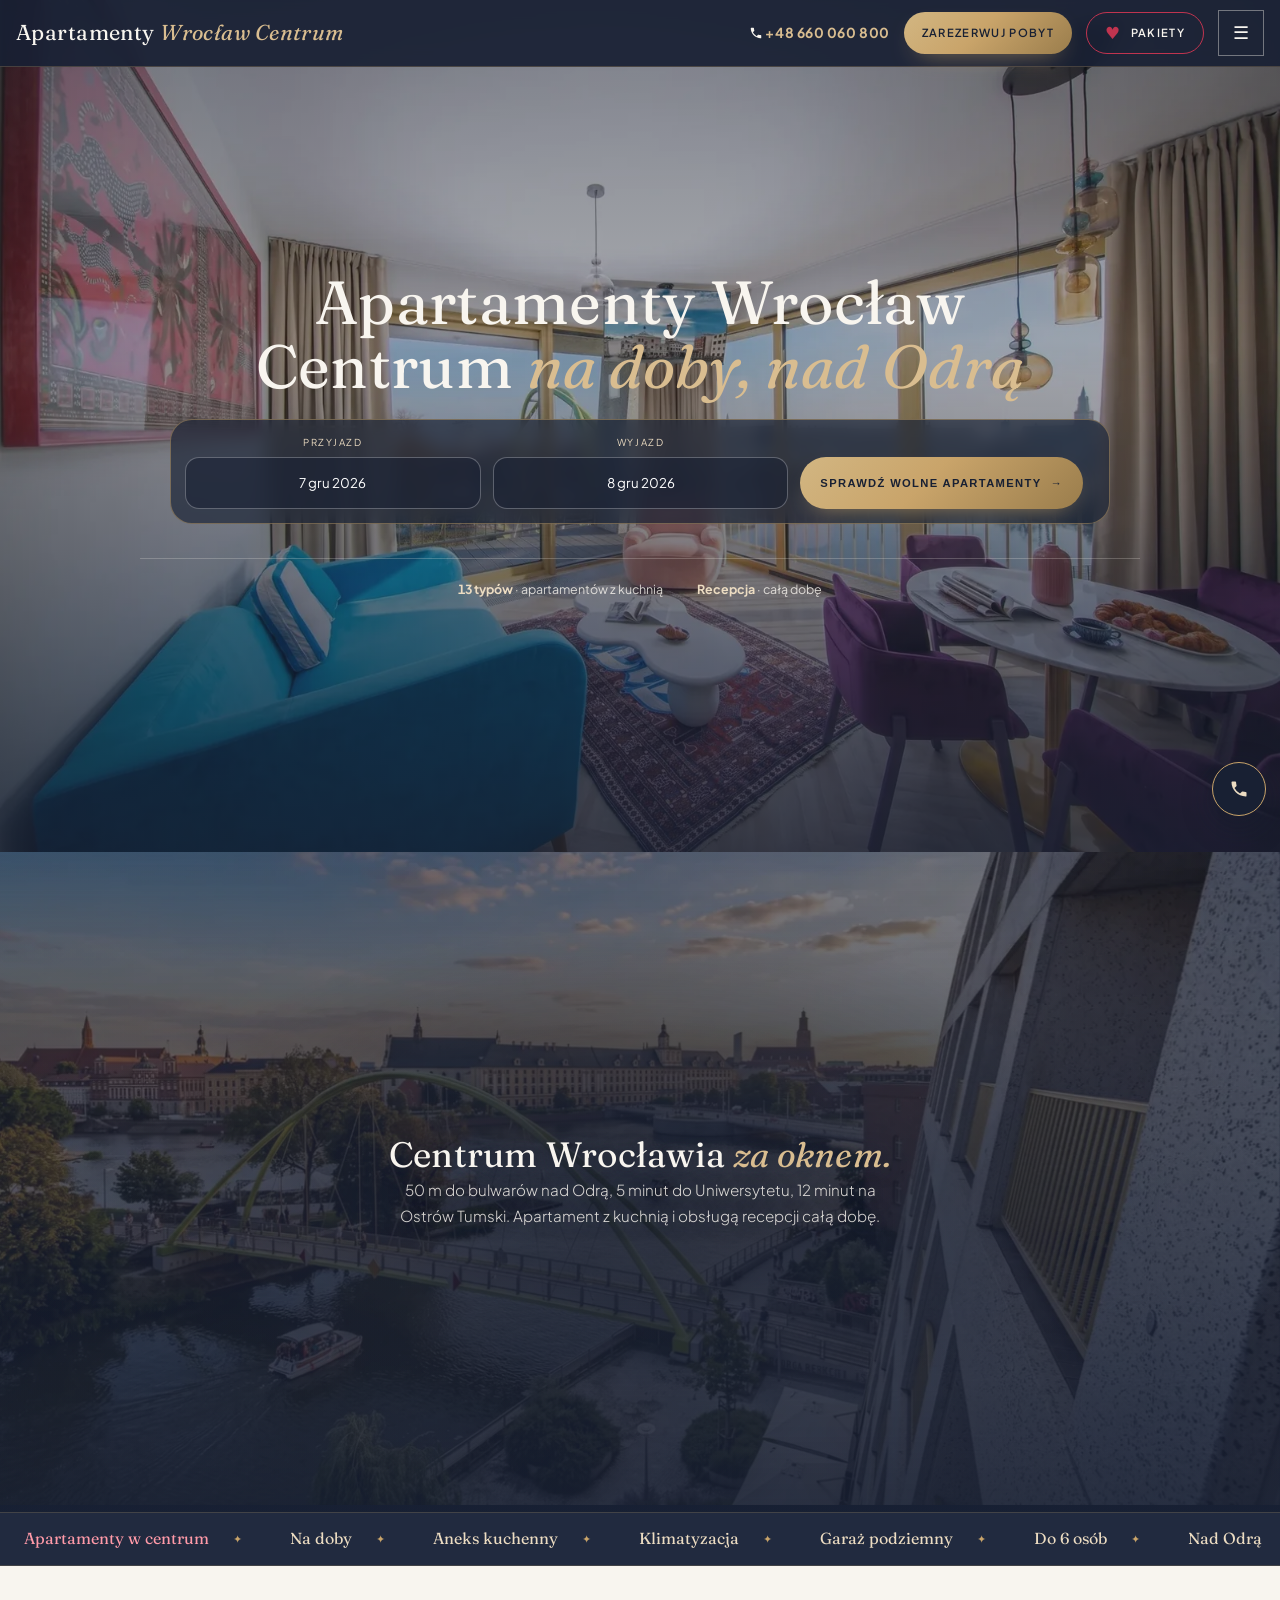
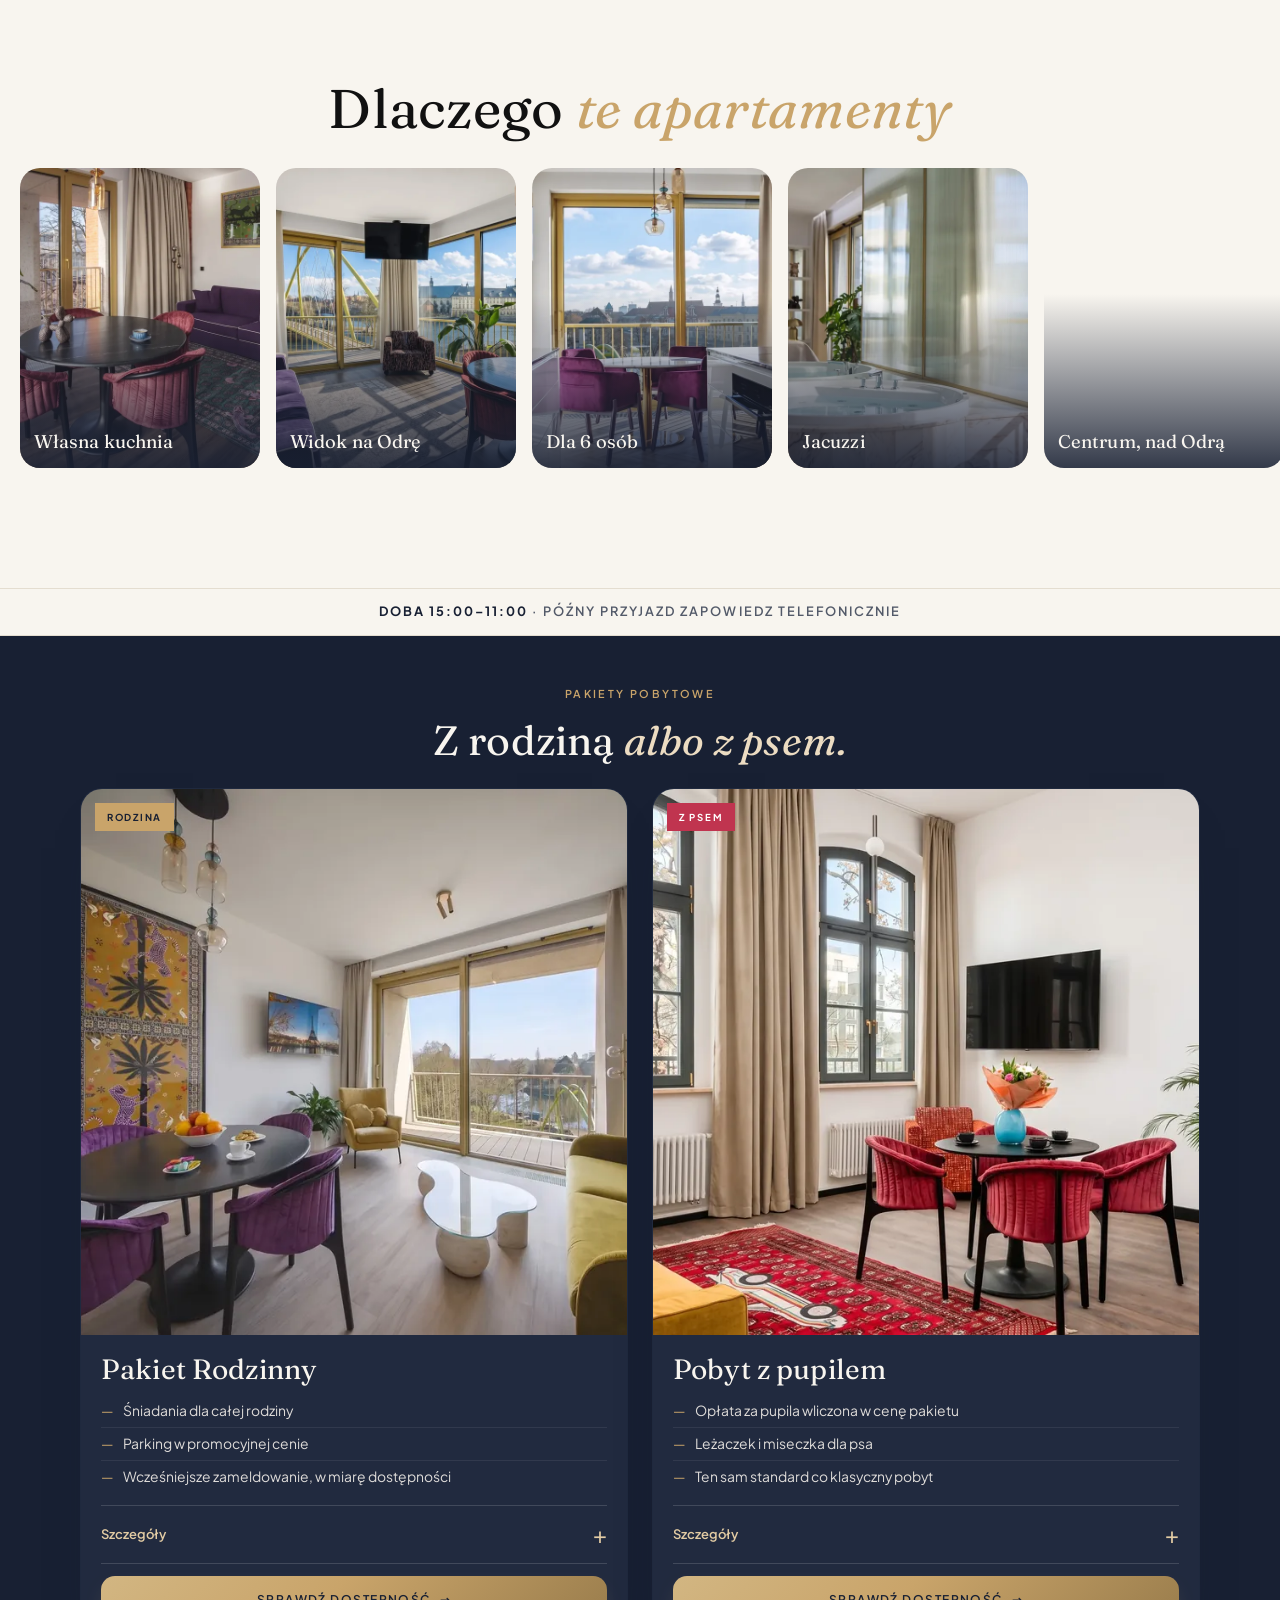
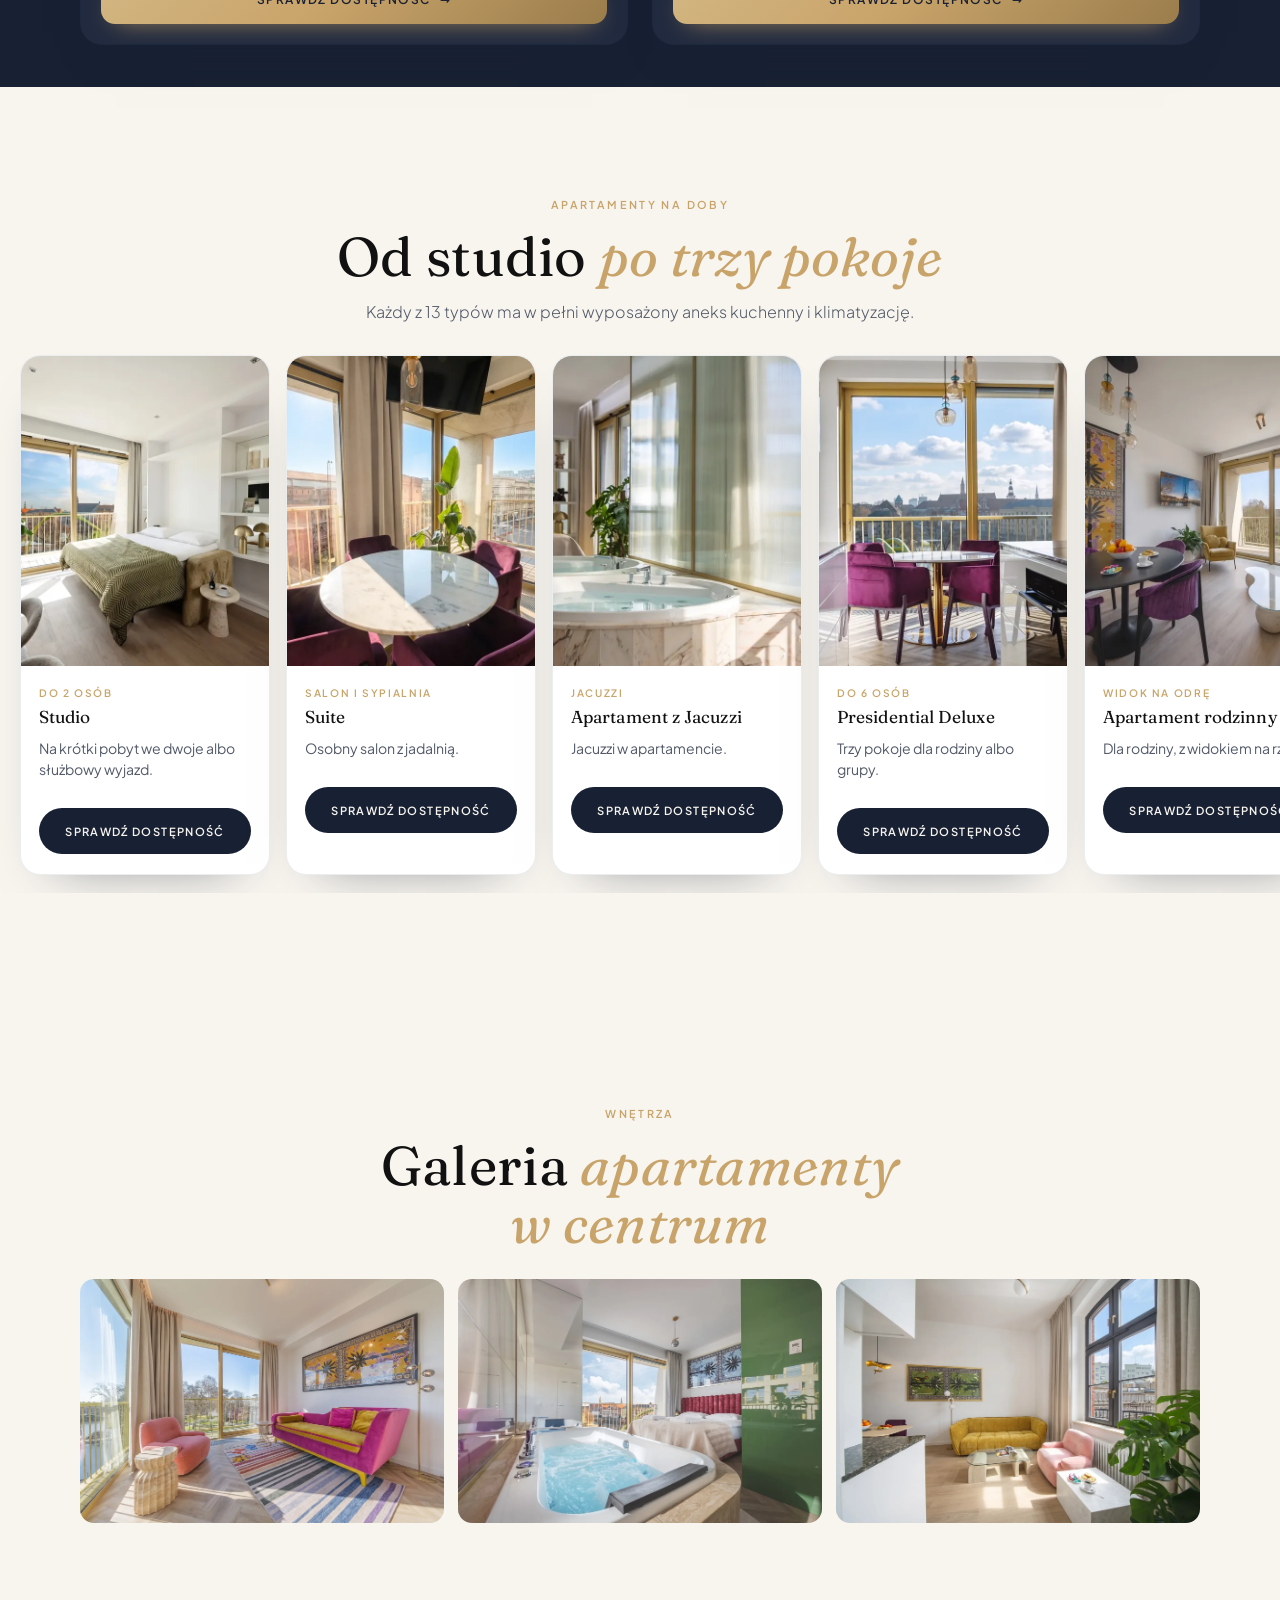
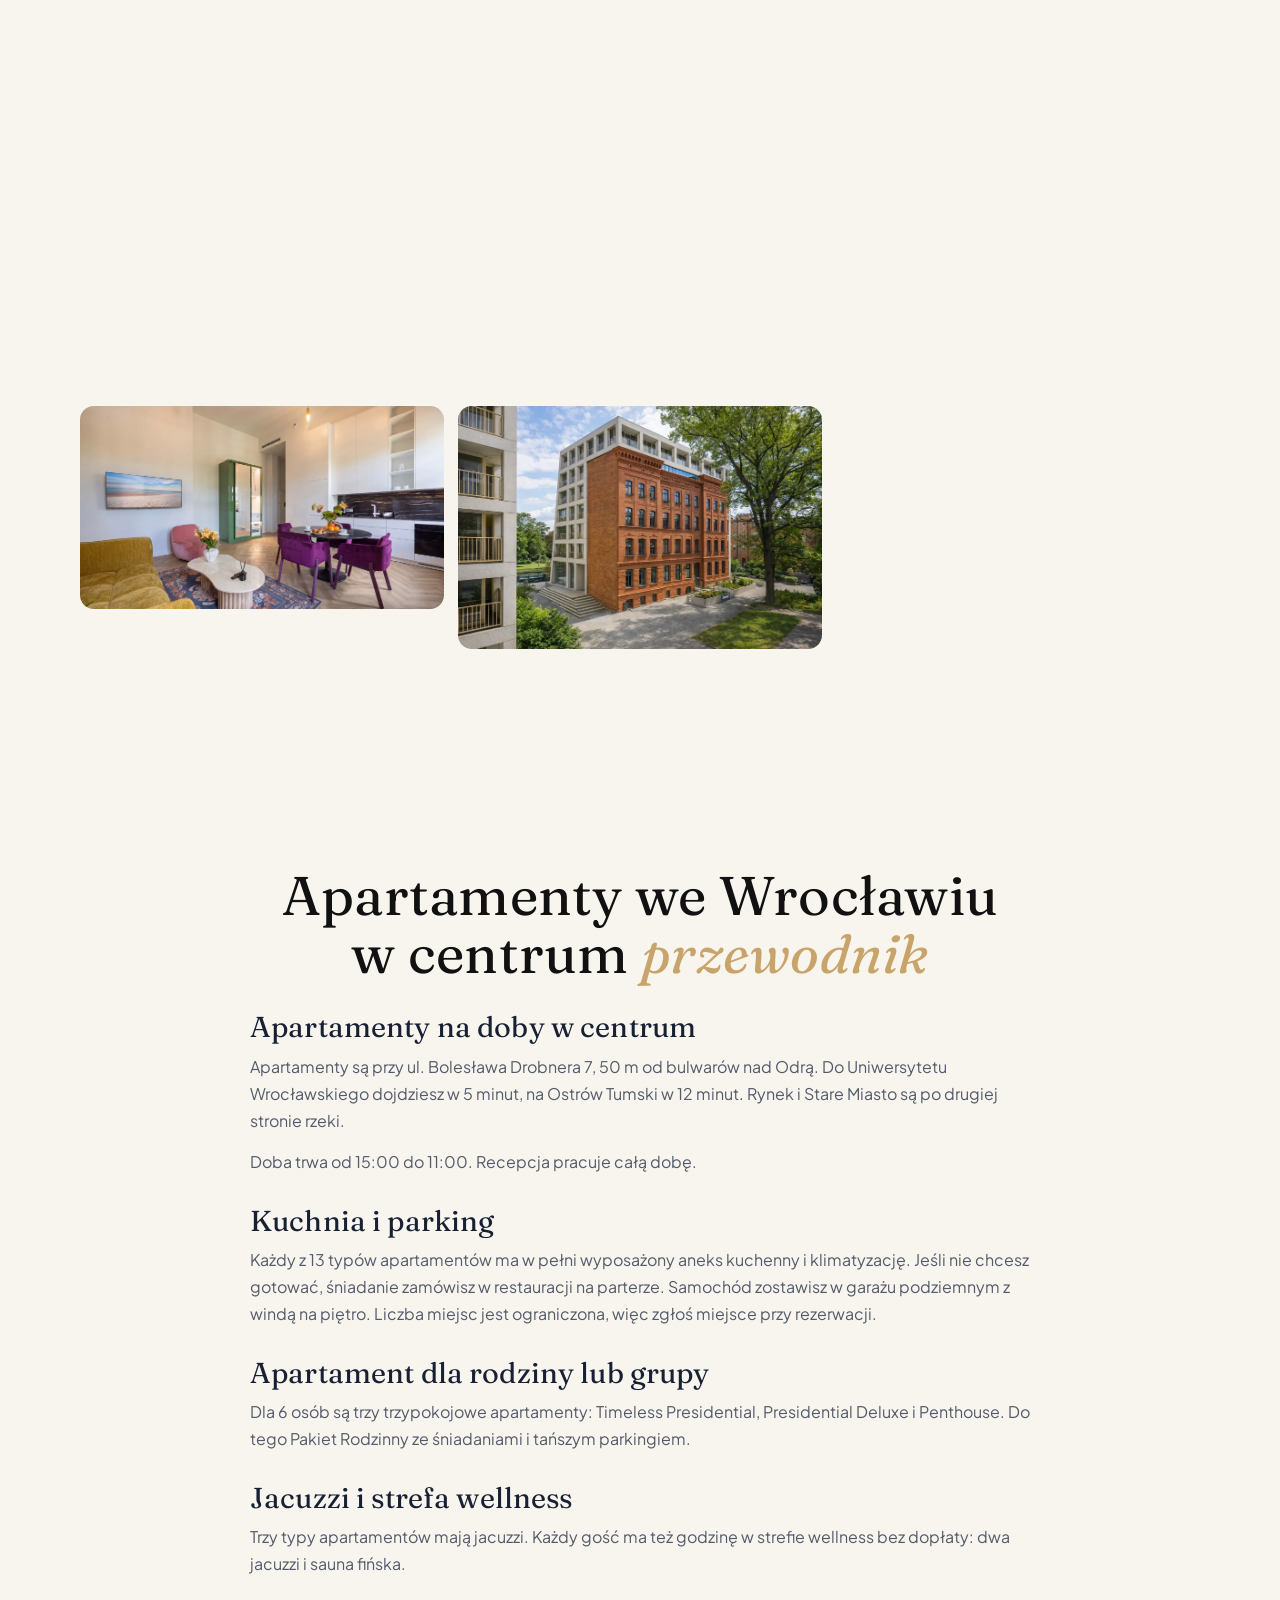
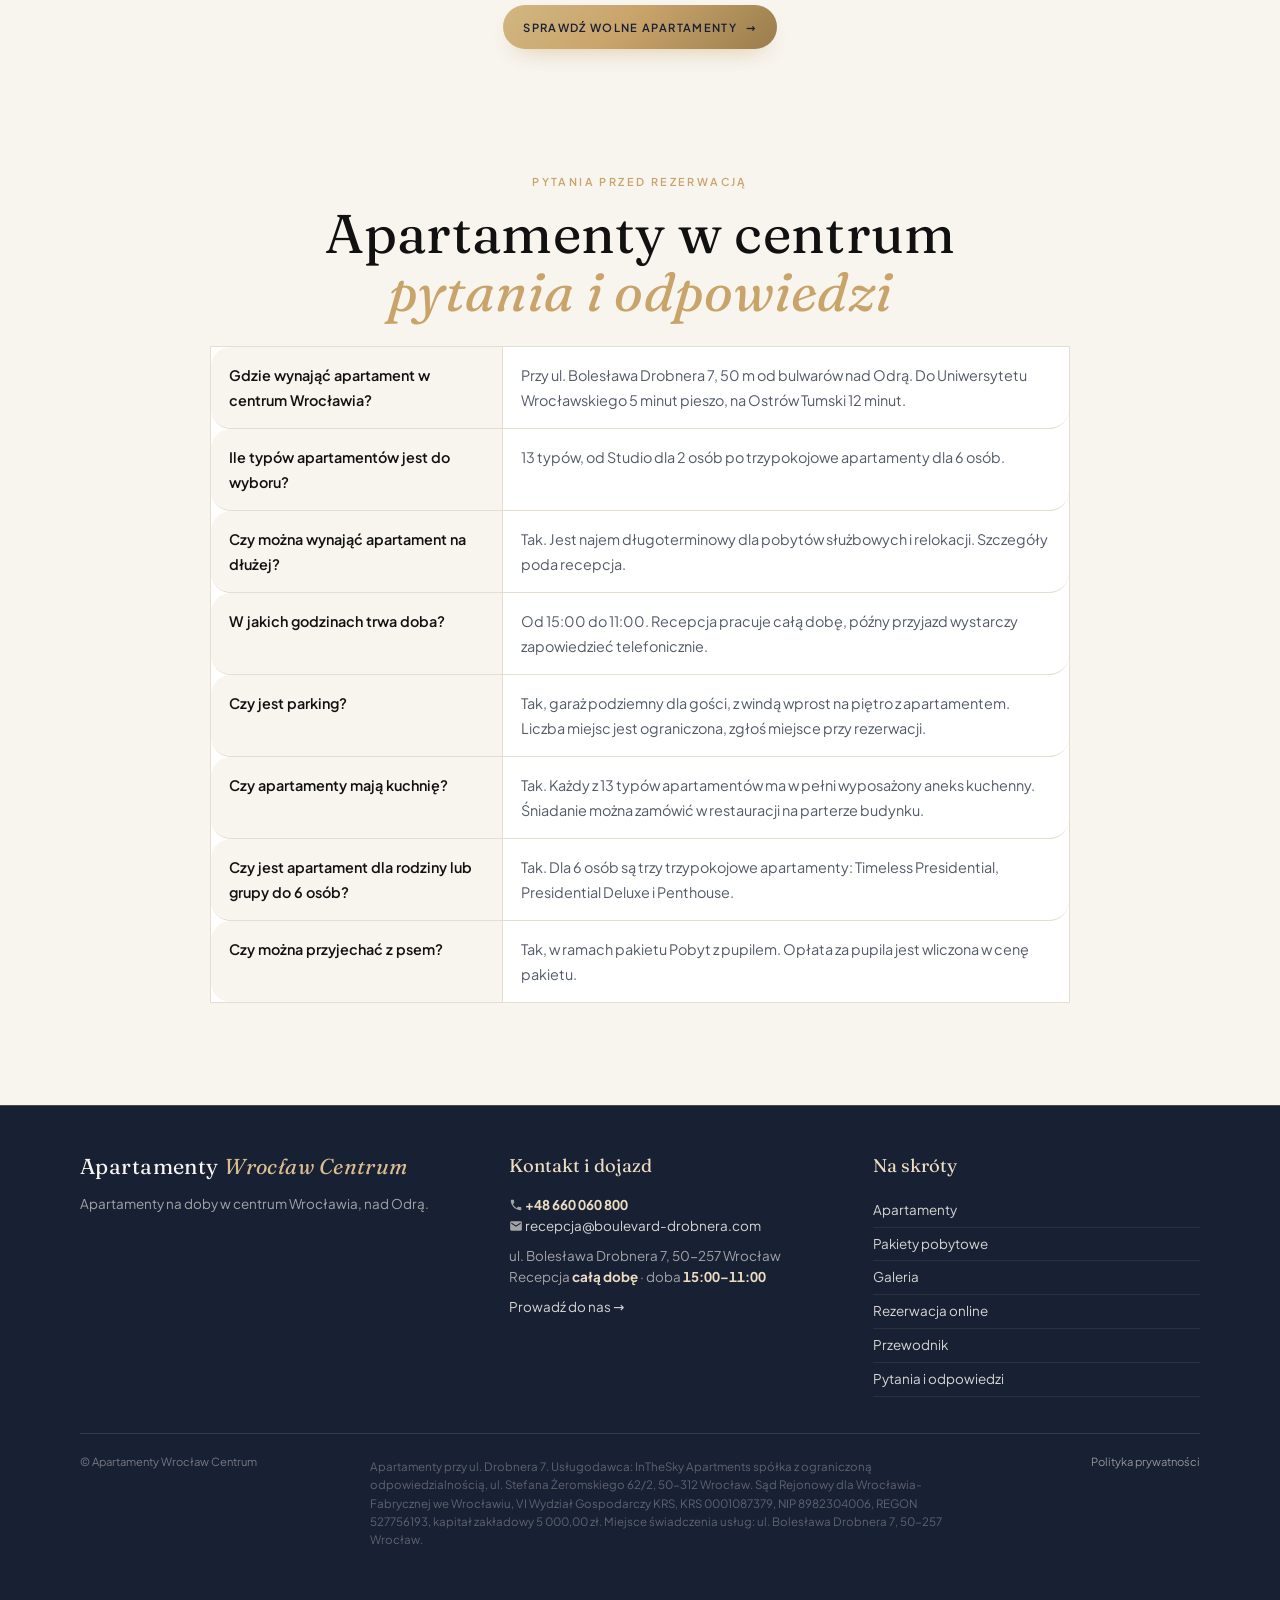
==== commit 9c10546f: "Okno usług, hero dopasowane do ekranu" ====
--- a/index.html
+++ b/index.html
@@ -14,7 +14,7 @@
 <link rel="icon" href="/favicon.svg" type="image/svg+xml"/>
 <link as="font" crossorigin="" href="/fonts/fraunces-latin.woff2" rel="preload" type="font/woff2"/>
 <link rel="preload" as="image" href="/media/g-28-luxury-suite-salon-z-widokiem-na-odre-1600.webp" fetchpriority="high"/>
-<link href="/style.css?v=202610291330" rel="stylesheet"/>
+<link href="/style.css?v=202610291354" rel="stylesheet"/>
 <script type="application/ld+json">{"@context": "https://schema.org", "@graph": [{"@type": "WebSite", "url": "https://apartamenty-wroclaw-centrum.pl/", "name": "Apartamenty Wrocław Centrum", "inLanguage": "pl-PL"}, {"@type": "LodgingBusiness", "checkinTime": "15:00", "checkoutTime": "11:00", "name": "Apartamenty Wrocław Centrum nad Odrą", "description": "Apartamenty we Wrocławiu w centrum, nad Odrą: na doby, z aneksem kuchennym, klimatyzacją i garażem podziemnym. Recepcja całą dobę, apartamenty dla 6 osób, jacuzzi w trzech typach.", "url": "https://apartamenty-wroclaw-centrum.pl/", "telephone": "+48 660 060 800", "email": "recepcja@boulevard-drobnera.com", "image": "https://apartamenty-wroclaw-centrum.pl/media/g-28-luxury-suite-salon-z-widokiem-na-odre-1600.webp", "address": {"@type": "PostalAddress", "streetAddress": "ul. Bolesława Drobnera 7", "postalCode": "50-257", "addressLocality": "Wrocław", "addressCountry": "PL"}}, {"@type": "FAQPage", "mainEntity": [{"@type": "Question", "name": "Gdzie wynająć apartament w centrum Wrocławia?", "acceptedAnswer": {"@type": "Answer", "text": "Przy ul. Bolesława Drobnera 7, 50 m od bulwarów nad Odrą. Do Uniwersytetu Wrocławskiego 5 minut pieszo, na Ostrów Tumski 12 minut."}}, {"@type": "Question", "name": "Ile typów apartamentów jest do wyboru?", "acceptedAnswer": {"@type": "Answer", "text": "13 typów, od Studio dla 2 osób po trzypokojowe apartamenty dla 6 osób."}}, {"@type": "Question", "name": "Czy można wynająć apartament na dłużej?", "acceptedAnswer": {"@type": "Answer", "text": "Tak. Jest najem długoterminowy dla pobytów służbowych i relokacji. Szczegóły poda recepcja."}}, {"@type": "Question", "name": "W jakich godzinach trwa doba?", "acceptedAnswer": {"@type": "Answer", "text": "Od 15:00 do 11:00. Recepcja pracuje całą dobę, późny przyjazd wystarczy zapowiedzieć telefonicznie."}}, {"@type": "Question", "name": "Czy jest parking?", "acceptedAnswer": {"@type": "Answer", "text": "Tak, garaż podziemny dla gości, z windą wprost na piętro z apartamentem. Liczba miejsc jest ograniczona, zgłoś miejsce przy rezerwacji."}}, {"@type": "Question", "name": "Czy apartamenty mają kuchnię?", "acceptedAnswer": {"@type": "Answer", "text": "Tak. Każdy z 13 typów apartamentów ma w pełni wyposażony aneks kuchenny. Śniadanie można zamówić w restauracji na parterze budynku."}}, {"@type": "Question", "name": "Czy jest apartament dla rodziny lub grupy do 6 osób?", "acceptedAnswer": {"@type": "Answer", "text": "Tak. Dla 6 osób są trzy trzypokojowe apartamenty: Timeless Presidential, Presidential Deluxe i Penthouse."}}, {"@type": "Question", "name": "Czy można przyjechać z psem?", "acceptedAnswer": {"@type": "Answer", "text": "Tak, w ramach pakietu Pobyt z pupilem. Opłata za pupila jest wliczona w cenę pakietu."}}]}]}</script>
 </head>
 <body>
@@ -163,7 +163,8 @@
 </footer>
 <dialog class="lb" id="lb" aria-label="Galeria zdjęć"><button class="lb-x" aria-label="Zamknij">✕</button><button class="lb-p" aria-label="Poprzednie zdjęcie">‹</button><figure><img alt=""/><figcaption class="lb-cap"></figcaption></figure><button class="lb-n" aria-label="Następne zdjęcie">›</button></dialog>
 <div class="stickybar"><a class="btn btn-gold" href="/rezerwacja/">Sprawdź wolne apartamenty</a></div>
+
 <a aria-label="Zadzwoń" class="tel-fab" href="tel:+48660060800"><svg aria-hidden="true" class="ico" viewBox="0 0 24 24"><path d="M6.62 10.79a15.05 15.05 0 0 0 6.59 6.59l2.2-2.2a1 1 0 0 1 1.02-.24c1.12.37 2.33.57 3.57.57a1 1 0 0 1 1 1V20a1 1 0 0 1-1 1C10.85 21 3 13.15 3 4a1 1 0 0 1 1-1h3.5a1 1 0 0 1 1 1c0 1.24.2 2.45.57 3.57a1 1 0 0 1-.25 1.02l-2.2 2.2z"/></svg></a>
-<script defer src="/site.js?v=202610291330"></script>
+<script defer src="/site.js?v=202610291354"></script>
 </body>
 </html>
--- a/style.css
+++ b/style.css
@@ -726,6 +726,9 @@
 .tower .stick::after{background:radial-gradient(ellipse 60% 55% at 50% 50%,rgba(var(--navy-rgb),.78),rgba(var(--navy-rgb),.35) 70%),linear-gradient(180deg,rgba(var(--navy-rgb),.35),rgba(var(--navy-rgb),.85))}
 #tower .stick{align-items:center}#tower .panel{margin-inline:auto;padding:32px 22px;text-align:center}#tower h2{max-width:30ch;margin-inline:auto}
 .trustbar span b{color:var(--gold-pale)}
+.hero .slides img{object-fit:cover;object-position:center}
+.rv{opacity:0;transform:translateY(26px);transition:opacity .8s var(--ease),transform .8s var(--ease)}.rv.in{opacity:1;transform:none}
+@media(prefers-reduced-motion:reduce){.rv{opacity:1;transform:none;transition:none}}
 .ap .pr{display:none}.ap-body p{font-size:.88rem;color:var(--ink-soft);margin:6px 0 12px;line-height:1.5}
 .legal .firma{display:block;max-width:76ch;opacity:.75;font-size:.72rem;line-height:1.6;margin-top:6px}
 #pakiety .plans{grid-template-columns:repeat(2,minmax(0,1fr))}@media(max-width:640px){#pakiety .plans{grid-template-columns:1fr}}
